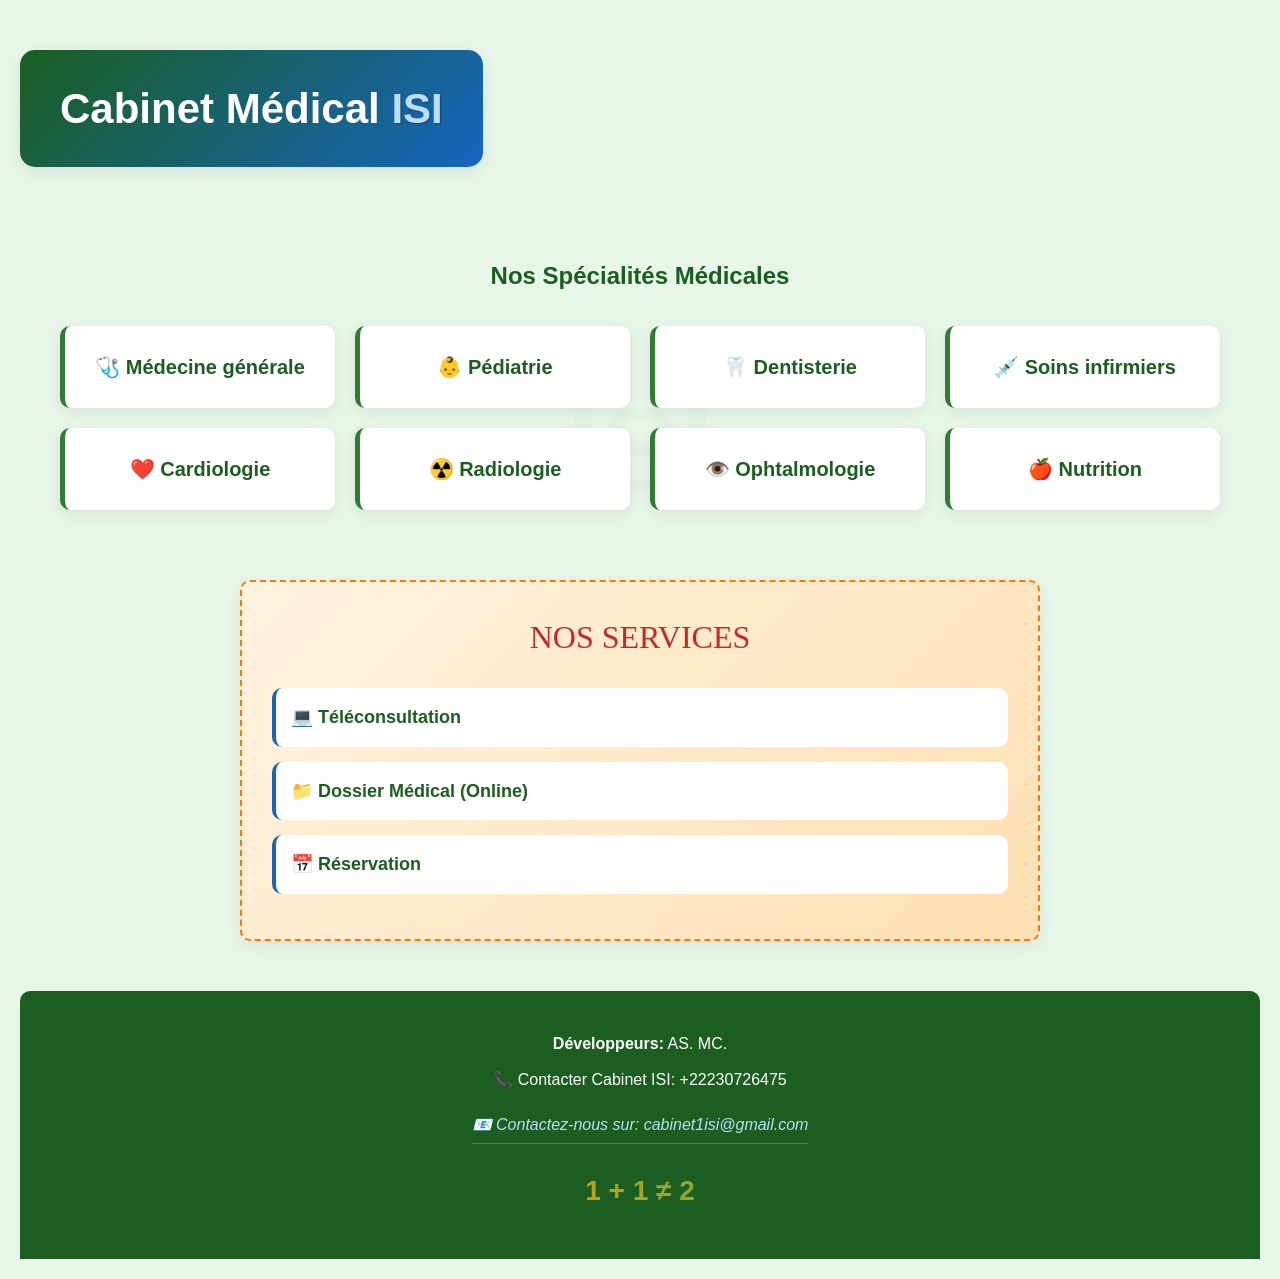
==== index.html @ 9ab7e004 "Add files via upload" ====
<!DOCTYPE html>
<html lang="fr">
<head>
    <meta charset="UTF-8">
    <meta name="viewport" content="width=device-width, initial-scale=1.0">
    <link rel="stylesheet" href="style.css">
    <title>Cabinet Médical ISI</title>
</head>
<body>
    <!-- العنوان الرئيسي -->
    <h1 class="main-title">Cabinet Médical <span class="isi-blue">ISI</span></h1>
    
    <!-- شبكة التخصصات الطبية -->
    <div class="specialities-container">
        <h2 style="text-align: center; color: var(--primary-green);">Nos Spécialités Médicales</h2>
        
        <div class="specialities-grid">
            <div class="speciality-item fade-in">
                <a href="booking.html">🩺 Médecine générale</a>
            </div>
            <div class="speciality-item fade-in">
                <a href="booking.html">👶 Pédiatrie</a>
            </div>
            <div class="speciality-item fade-in">
                <a href="booking.html">🦷 Dentisterie</a>
            </div>
            <div class="speciality-item fade-in">
                <a href="booking.html">💉 Soins infirmiers</a>
            </div>
            <div class="speciality-item fade-in">
                <a href="booking.html">❤️ Cardiologie</a>
            </div>
            <div class="speciality-item fade-in">
                <a href="booking.html">☢️ Radiologie</a>
            </div>
            <div class="speciality-item fade-in">
                <a href="booking.html">👁️ Ophtalmologie</a>
            </div>
            <div class="speciality-item fade-in">
                <a href="booking.html">🍎 Nutrition</a>
            </div>
        </div>
    </div>
    
    <!-- قسم الخدمات -->
    <div class="services-container fade-in">
        <div class="services-title">NOS SERVICES</div>
        
        <div class="service-sub">
            <a href="booking.html">💻 Téléconsultation</a>
        </div>
        <div class="service-sub">
            <a href="booking.html">📁 Dossier Médical (Online)</a>
        </div>
        <div class="service-sub">
            <a href="booking.html">📅 Réservation</a>
        </div>
    </div>
    
    <!-- التذييل -->
    <footer>
        <p><strong>Développeurs:</strong> AS. MC.</p>
        <p>📞 Contacter Cabinet ISI: +22230726475</p> <!-- تم التحديث -->
        <p class="contact-line">📧 Contactez-nous sur: cabinet1isi@gmail.com</p>
        <div class="multi-color">1 + 1 ≠ 2</div>
    </footer>
</body>
</html>
---- style.css ----
/* ============================================
   ملف الأنماط الموحد - Cabinet Médical ISI
   ألوان متناسقة وتحسينات بصرية
=============================================== */

/* ----- 1. المتغيرات والتهيئة الأساسية ----- */
:root {
    /* لوحة ألوان طبية متناسقة */
    --primary-green: #1b5e20; /* أخضر رئيسي غامق */
    --secondary-green: #2e7d32; /* أخضر ثانوي */
    --light-green: #e8f5e9; /* أخضر فاتح للخلفية */
    --accent-orange: #f57c00; /* برتقالي دافئ */
    --accent-red: #c62828; /* أحمر ناعم */
    --accent-blue: #1565c0; /* أزرق ثقة */
    --white: #ffffff;
    --gray-light: #f5f5f5;
    --gray-medium: #757575;
    --shadow: 0 4px 15px rgba(0, 0, 0, 0.08);
    --radius: 10px;
}

* {
    margin: 0;
    padding: 0;
    box-sizing: border-box;
}

body {
    font-family: 'Segoe UI', 'Arial', sans-serif;
    background-color: var(--light-green);
    color: #333;
    line-height: 1.6;
    padding: 20px;
    min-height: 100vh;
}

/* ----- 2. العلامة المائية الخلفية ----- */
body::before {
    content: "ISI";
    position: fixed;
    top: 0;
    left: 0;
    width: 100%;
    height: 100%;
    font-size: 120px;
    font-weight: bold;
    color: rgba(27, 94, 32, 0.03);
    display: flex;
    flex-wrap: wrap;
    justify-content: space-around;
    align-content: space-around;
    z-index: -1;
    pointer-events: none;
    opacity: 0.5;
}

/* ----- 3. التصميم العام المشترك ----- */
h1, h2, h3 {
    color: var(--primary-green);
    margin-bottom: 20px;
}

.main-title {
    background: linear-gradient(135deg, var(--primary-green), var(--accent-blue));
    color: white;
    font-size: 42px;
    padding: 25px 40px;
    border-radius: 15px;
    display: inline-block;
    margin: 30px auto;
    box-shadow: var(--shadow);
    text-align: center;
}

.isi-blue {
    color: #bbdefb;
    text-shadow: 1px 1px 2px rgba(0,0,0,0.3);
}

/* ----- 4. التصميم لـ index.html ----- */

/* شبكة التخصصات الطبية */
.specialities-container {
    max-width: 1200px;
    margin: 40px auto;
    padding: 20px;
}

.specialities-grid {
    display: grid;
    grid-template-columns: repeat(auto-fit, minmax(250px, 1fr));
    gap: 20px;
    margin-top: 30px;
}

.speciality-item {
    background: white;
    padding: 25px 20px;
    border-radius: var(--radius);
    text-align: center;
    box-shadow: var(--shadow);
    transition: all 0.3s ease;
    border-left: 5px solid var(--secondary-green);
    cursor: pointer;
}

.speciality-item:hover {
    transform: translateY(-5px);
    box-shadow: 0 8px 20px rgba(0,0,0,0.15);
    border-left-color: var(--accent-orange);
}

.speciality-item a {
    color: var(--primary-green);
    text-decoration: none;
    font-size: 20px;
    font-weight: 600;
    display: block;
}

.speciality-item a:hover {
    color: var(--accent-orange);
}

/* قسم الخدمات */
.services-container {
    background: linear-gradient(135deg, #fff3e0, #ffe0b2);
    border: 2px dashed var(--accent-orange);
    padding: 30px;
    border-radius: var(--radius);
    margin: 50px auto;
    max-width: 800px;
    box-shadow: var(--shadow);
}

.services-title {
    font-family: 'Georgia', serif;
    font-size: 32px;
    color: var(--accent-red);
    text-align: center;
    margin-bottom: 25px;
}

.service-sub {
    background: white;
    margin: 15px 0;
    padding: 15px;
    border-radius: var(--radius);
    border-left: 4px solid var(--accent-blue);
}

.service-sub a {
    color: var(--primary-green);
    text-decoration: none;
    font-size: 18px;
    font-weight: 600;
}

.service-sub:hover {
    background-color: var(--light-green);
}

/* ----- 5. التصميم لـ booking.html ----- */

/* معلومات الدفع */
.payment-info-box {
    background: linear-gradient(135deg, #fff8e1, #ffecb3);
    padding: 25px;
    border-radius: var(--radius);
    border: 2px solid var(--accent-orange);
    max-width: 500px;
    margin: 30px auto;
    box-shadow: var(--shadow);
}

.payment-info-box strong {
    color: var(--accent-orange);
    font-size: 18px;
}

.payment-method {
    margin: 15px 0;
    padding: 12px;
    background: rgba(255,255,255,0.7);
    border-radius: 8px;
}

/* نموذج الحجز */
.booking-form {
    background: white;
    padding: 30px;
    border-radius: var(--radius);
    box-shadow: var(--shadow);
    max-width: 500px;
    margin: 40px auto;
}

.form-group {
    margin-bottom: 20px;
}

.form-group label {
    display: block;
    color: var(--primary-green);
    margin-bottom: 8px;
    font-weight: 600;
}

.form-group input,
.form-group select {
    width: 100%;
    padding: 12px 15px;
    border: 2px solid #ddd;
    border-radius: 8px;
    font-size: 16px;
    transition: border-color 0.3s;
}

.form-group input:focus,
.form-group select:focus {
    border-color: var(--secondary-green);
    outline: none;
}

.submit-btn {
    background: linear-gradient(to right, var(--accent-red), var(--accent-orange));
    color: white;
    border: none;
    padding: 16px;
    width: 100%;
    border-radius: 8px;
    font-size: 18px;
    font-weight: bold;
    cursor: pointer;
    transition: all 0.3s;
    margin-top: 20px;
}

.submit-btn:hover {
    transform: translateY(-2px);
    box-shadow: 0 6px 12px rgba(245, 124, 0, 0.3);
}

/* رسالة الواتساب */
.whatsapp-message {
    background: linear-gradient(135deg, #e3f2fd, #bbdefb);
    padding: 25px;
    border-radius: var(--radius);
    border-left: 5px solid var(--accent-blue);
    max-width: 600px;
    margin: 30px auto;
    display: none;
}

.whatsapp-message.show {
    display: block;
    animation: fadeIn 0.5s ease;
}

.whatsapp-link {
    display: inline-block;
    background: #25D366;
    color: white;
    padding: 12px 25px;
    border-radius: 30px;
    text-decoration: none;
    font-weight: bold;
    margin-top: 15px;
    transition: all 0.3s;
}

.whatsapp-link:hover {
    background: #1da851;
    transform: scale(1.05);
}

/* ----- 6. التذييل المشترك ----- */
footer {
    background: var(--primary-green);
    color: white;
    padding: 30px 20px;
    margin-top: 50px;
    border-radius: var(--radius) var(--radius) 0 0;
    text-align: center;
}

footer p {
    margin: 10px 0;
}

.contact-line {
    color: #bbdefb;
    font-style: italic;
    border-bottom: 1px solid rgba(187, 222, 251, 0.3);
    display: inline-block;
    padding-bottom: 5px;
}

.multi-color {
    font-size: 28px;
    font-weight: bold;
    background: linear-gradient(45deg, #f44336, #ff9800, #4caf50, #2196f3);
    -webkit-background-clip: text;
    -webkit-text-fill-color: transparent;
    margin: 15px 0;
}

.back-link {
    display: inline-block;
    background: var(--accent-orange);
    color: white;
    padding: 10px 20px;
    border-radius: 30px;
    text-decoration: none;
    font-weight: bold;
    margin-top: 20px;
    transition: all 0.3s;
}

.back-link:hover {
    background: var(--accent-red);
    transform: translateY(-2px);
}

/* ----- 7. التأثيرات والرسوم المتحركة ----- */
@keyframes fadeIn {
    from { opacity: 0; transform: translateY(20px); }
    to { opacity: 1; transform: translateY(0); }
}

.fade-in {
    animation: fadeIn 0.6s ease;
}

/* ----- 8. التصميم المتجاوب ----- */
@media (max-width: 768px) {
    .main-title {
        font-size: 32px;
        padding: 20px;
    }
    
    .specialities-grid {
        grid-template-columns: 1fr;
    }
    
    .booking-form,
    .payment-info-box {
        margin: 20px;
    }
    
    body::before {
        font-size: 80px;
    }
}

@media (max-width: 480px) {
    body {
        padding: 10px;
    }
    
    .main-title {
        font-size: 28px;
    }
    
    .services-title {
        font-size: 26px;
    }
}
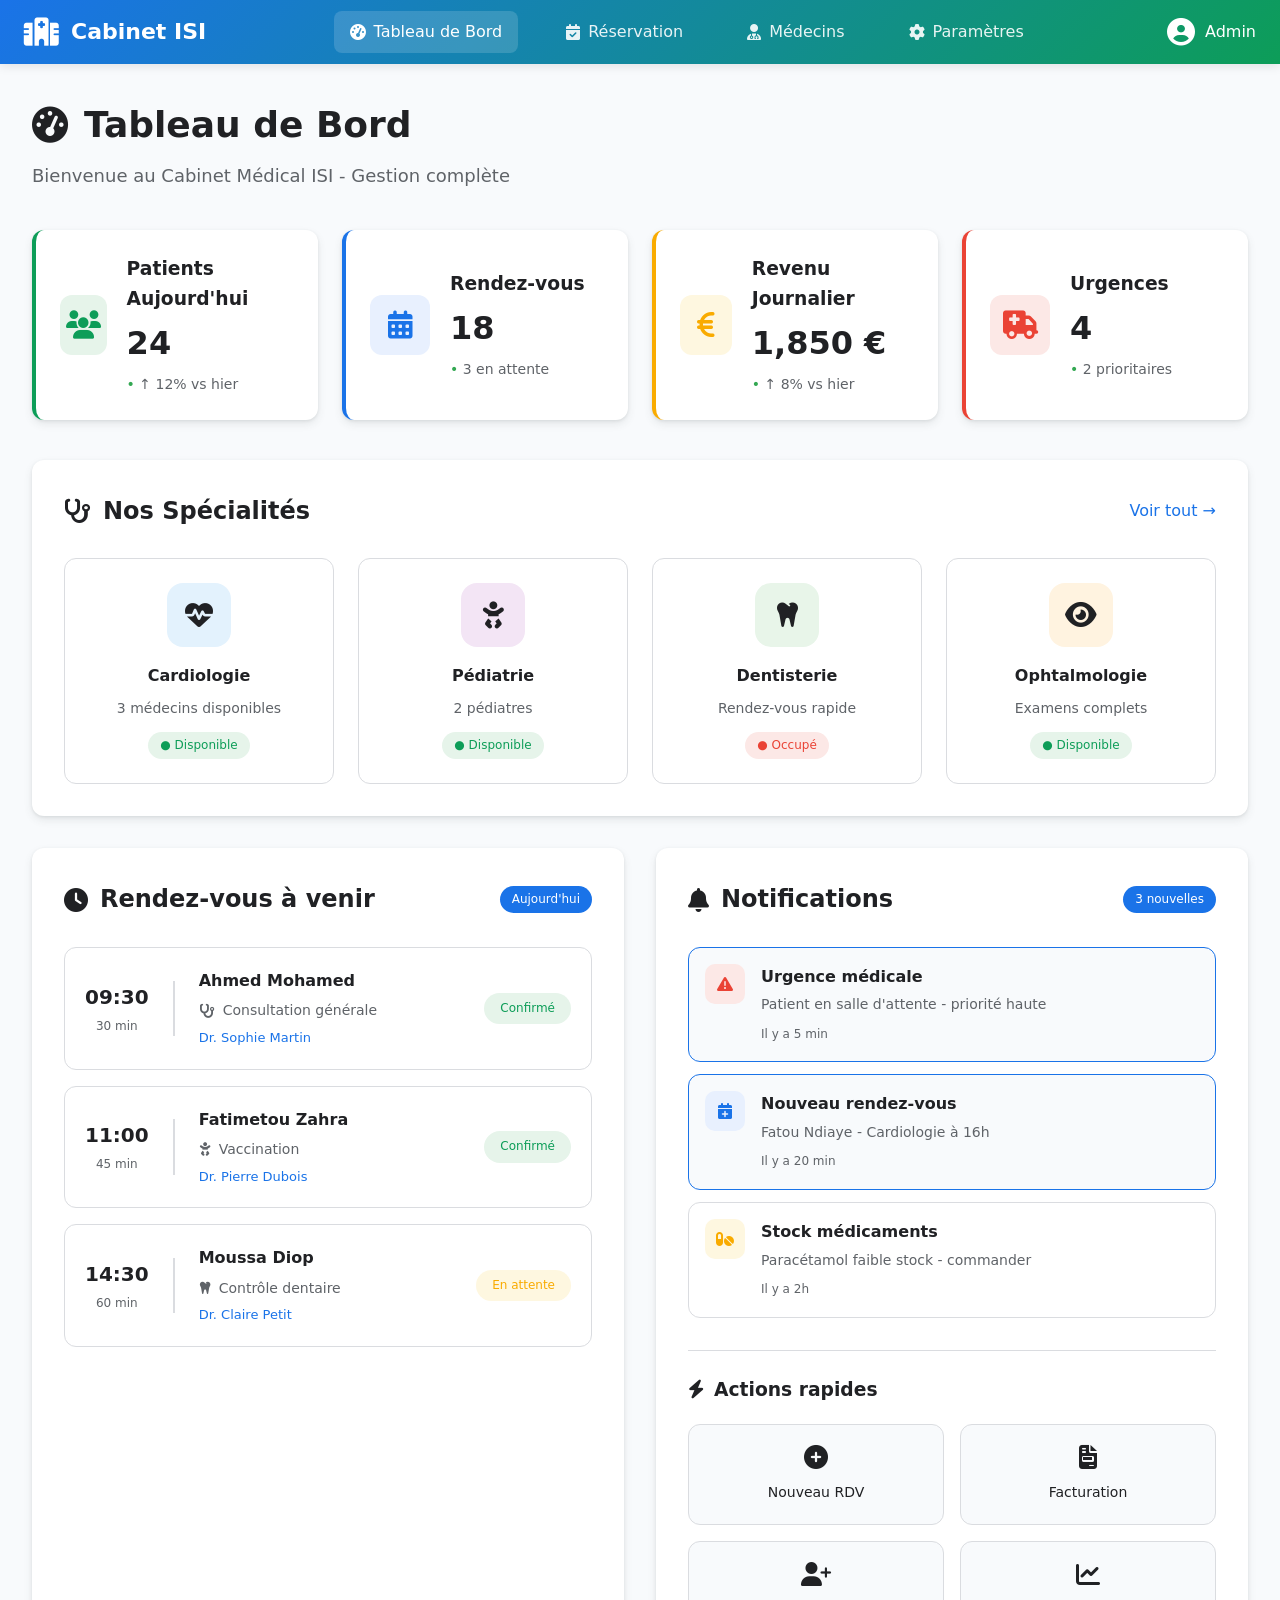
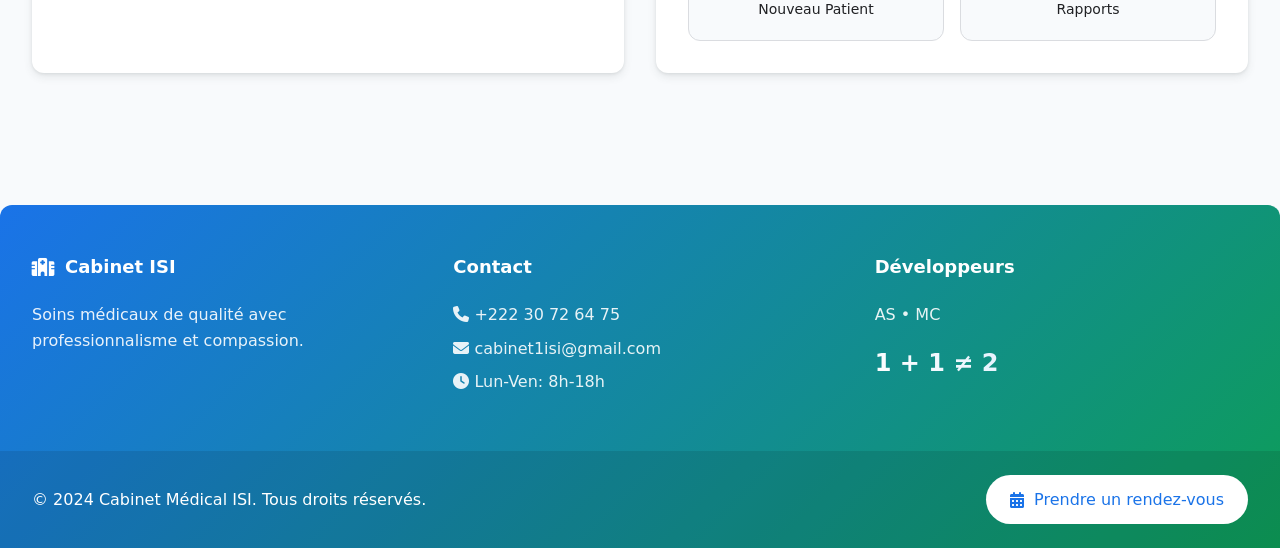
==== commit 52f047dd: "Add files via upload" ====
--- a/index.html
+++ b/index.html
@@ -4,65 +4,277 @@
     <meta charset="UTF-8">
     <meta name="viewport" content="width=device-width, initial-scale=1.0">
     <link rel="stylesheet" href="style.css">
-    <title>Cabinet Médical ISI</title>
+    <link rel="stylesheet" href="https://cdnjs.cloudflare.com/ajax/libs/font-awesome/6.4.0/css/all.min.css">
+    <title>Tableau de Bord - Cabinet ISI</title>
 </head>
 <body>
-    <!-- العنوان الرئيسي -->
-    <h1 class="main-title">Cabinet Médical <span class="isi-blue">ISI</span></h1>
-    
-    <!-- شبكة التخصصات الطبية -->
-    <div class="specialities-container">
-        <h2 style="text-align: center; color: var(--primary-green);">Nos Spécialités Médicales</h2>
+    <!-- شريط التنقل العلوي -->
+    <nav class="navbar">
+        <div class="nav-container">
+            <div class="logo">
+                <i class="fas fa-hospital-alt"></i>
+                <span>Cabinet <strong>ISI</strong></span>
+            </div>
+            <div class="nav-links">
+                <a href="index.html" class="active"><i class="fas fa-tachometer-alt"></i> Tableau de Bord</a>
+                <a href="booking.html"><i class="fas fa-calendar-check"></i> Réservation</a>
+                <a href="#"><i class="fas fa-user-md"></i> Médecins</a>
+                <a href="#"><i class="fas fa-cog"></i> Paramètres</a>
+            </div>
+            <div class="user-info">
+                <i class="fas fa-user-circle"></i>
+                <span>Admin</span>
+            </div>
+        </div>
+    </nav>
+
+    <!-- Dashboard الرئيسي -->
+    <div class="dashboard-container">
+        <!-- عنوان Dashboard -->
+        <header class="dashboard-header">
+            <h1><i class="fas fa-tachometer-alt"></i> Tableau de Bord</h1>
+            <p class="subtitle">Bienvenue au Cabinet Médical ISI - Gestion complète</p>
+        </header>
+
+        <!-- بطاقات الإحصائيات -->
+        <div class="stats-grid">
+            <div class="stat-card patients">
+                <div class="stat-icon">
+                    <i class="fas fa-users"></i>
+                </div>
+                <div class="stat-content">
+                    <h3>Patients Aujourd'hui</h3>
+                    <div class="stat-number">24</div>
+                    <div class="stat-change">↑ 12% vs hier</div>
+                </div>
+            </div>
+
+            <div class="stat-card appointments">
+                <div class="stat-icon">
+                    <i class="fas fa-calendar-alt"></i>
+                </div>
+                <div class="stat-content">
+                    <h3>Rendez-vous</h3>
+                    <div class="stat-number">18</div>
+                    <div class="stat-change">3 en attente</div>
+                </div>
+            </div>
+
+            <div class="stat-card revenue">
+                <div class="stat-icon">
+                    <i class="fas fa-euro-sign"></i>
+                </div>
+                <div class="stat-content">
+                    <h3>Revenu Journalier</h3>
+                    <div class="stat-number">1,850 €</div>
+                    <div class="stat-change">↑ 8% vs hier</div>
+                </div>
+            </div>
+
+            <div class="stat-card emergencies">
+                <div class="stat-icon">
+                    <i class="fas fa-ambulance"></i>
+                </div>
+                <div class="stat-content">
+                    <h3>Urgences</h3>
+                    <div class="stat-number">4</div>
+                    <div class="stat-change">2 prioritaires</div>
+                </div>
+            </div>
+        </div>
+
+        <!-- قسم التخصصات الطبية -->
+        <section class="specialties-section">
+            <div class="section-header">
+                <h2><i class="fas fa-stethoscope"></i> Nos Spécialités</h2>
+                <a href="booking.html" class="view-all">Voir tout →</a>
+            </div>
+            
+            <div class="specialties-grid">
+                <div class="specialty-card">
+                    <div class="specialty-icon" style="background-color: #e3f2fd;">
+                        <i class="fas fa-heartbeat"></i>
+                    </div>
+                    <h4>Cardiologie</h4>
+                    <p>3 médecins disponibles</p>
+                    <div class="specialty-status available">● Disponible</div>
+                </div>
+
+                <div class="specialty-card">
+                    <div class="specialty-icon" style="background-color: #f3e5f5;">
+                        <i class="fas fa-baby"></i>
+                    </div>
+                    <h4>Pédiatrie</h4>
+                    <p>2 pédiatres</p>
+                    <div class="specialty-status available">● Disponible</div>
+                </div>
+
+                <div class="specialty-card">
+                    <div class="specialty-icon" style="background-color: #e8f5e9;">
+                        <i class="fas fa-tooth"></i>
+                    </div>
+                    <h4>Dentisterie</h4>
+                    <p>Rendez-vous rapide</p>
+                    <div class="specialty-status busy">● Occupé</div>
+                </div>
+
+                <div class="specialty-card">
+                    <div class="specialty-icon" style="background-color: #fff3e0;">
+                        <i class="fas fa-eye"></i>
+                    </div>
+                    <h4>Ophtalmologie</h4>
+                    <p>Examens complets</p>
+                    <div class="specialty-status available">● Disponible</div>
+                </div>
+            </div>
+        </section>
+
+        <!-- قسم Rendez-vous القادمة -->
+        <div class="two-column-layout">
+            <section class="appointments-section">
+                <div class="section-header">
+                    <h2><i class="fas fa-clock"></i> Rendez-vous à venir</h2>
+                    <span class="badge">Aujourd'hui</span>
+                </div>
+                
+                <div class="appointments-list">
+                    <div class="appointment-item">
+                        <div class="appointment-time">
+                            <div class="time">09:30</div>
+                            <div class="duration">30 min</div>
+                        </div>
+                        <div class="appointment-details">
+                            <h4>Ahmed Mohamed</h4>
+                            <p><i class="fas fa-stethoscope"></i> Consultation générale</p>
+                            <div class="doctor">Dr. Sophie Martin</div>
+                        </div>
+                        <div class="appointment-status confirmed">Confirmé</div>
+                    </div>
+
+                    <div class="appointment-item">
+                        <div class="appointment-time">
+                            <div class="time">11:00</div>
+                            <div class="duration">45 min</div>
+                        </div>
+                        <div class="appointment-details">
+                            <h4>Fatimetou Zahra</h4>
+                            <p><i class="fas fa-baby"></i> Vaccination</p>
+                            <div class="doctor">Dr. Pierre Dubois</div>
+                        </div>
+                        <div class="appointment-status confirmed">Confirmé</div>
+                    </div>
+
+                    <div class="appointment-item">
+                        <div class="appointment-time">
+                            <div class="time">14:30</div>
+                            <div class="duration">60 min</div>
+                        </div>
+                        <div class="appointment-details">
+                            <h4>Moussa Diop</h4>
+                            <p><i class="fas fa-tooth"></i> Contrôle dentaire</p>
+                            <div class="doctor">Dr. Claire Petit</div>
+                        </div>
+                        <div class="appointment-status pending">En attente</div>
+                    </div>
+                </div>
+            </section>
+
+            <!-- قسم الإشعارات السريعة -->
+            <section class="notifications-section">
+                <div class="section-header">
+                    <h2><i class="fas fa-bell"></i> Notifications</h2>
+                    <span class="badge">3 nouvelles</span>
+                </div>
+                
+                <div class="notifications-list">
+                    <div class="notification-item new">
+                        <div class="notification-icon urgent">
+                            <i class="fas fa-exclamation-triangle"></i>
+                        </div>
+                        <div class="notification-content">
+                            <h4>Urgence médicale</h4>
+                            <p>Patient en salle d'attente - priorité haute</p>
+                            <span class="notification-time">Il y a 5 min</span>
+                        </div>
+                    </div>
+
+                    <div class="notification-item new">
+                        <div class="notification-icon info">
+                            <i class="fas fa-calendar-plus"></i>
+                        </div>
+                        <div class="notification-content">
+                            <h4>Nouveau rendez-vous</h4>
+                            <p>Fatou Ndiaye - Cardiologie à 16h</p>
+                            <span class="notification-time">Il y a 20 min</span>
+                        </div>
+                    </div>
+
+                    <div class="notification-item">
+                        <div class="notification-icon warning">
+                            <i class="fas fa-pills"></i>
+                        </div>
+                        <div class="notification-content">
+                            <h4>Stock médicaments</h4>
+                            <p>Paracétamol faible stock - commander</p>
+                            <span class="notification-time">Il y a 2h</span>
+                        </div>
+                    </div>
+                </div>
+                
+                <!-- Quick Actions -->
+                <div class="quick-actions">
+                    <h3><i class="fas fa-bolt"></i> Actions rapides</h3>
+                    <div class="actions-grid">
+                        <a href="booking.html" class="action-btn">
+                            <i class="fas fa-plus-circle"></i>
+                            <span>Nouveau RDV</span>
+                        </a>
+                        <a href="#" class="action-btn">
+                            <i class="fas fa-file-invoice"></i>
+                            <span>Facturation</span>
+                        </a>
+                        <a href="#" class="action-btn">
+                            <i class="fas fa-user-plus"></i>
+                            <span>Nouveau Patient</span>
+                        </a>
+                        <a href="#" class="action-btn">
+                            <i class="fas fa-chart-line"></i>
+                            <span>Rapports</span>
+                        </a>
+                    </div>
+                </div>
+            </section>
+        </div>
+    </div>
+
+    <!-- Footer -->
+    <footer class="dashboard-footer">
+        <div class="footer-content">
+            <div class="footer-section">
+                <h4><i class="fas fa-hospital"></i> Cabinet ISI</h4>
+                <p>Soins médicaux de qualité avec professionnalisme et compassion.</p>
+            </div>
+            
+            <div class="footer-section">
+                <h4>Contact</h4>
+                <p><i class="fas fa-phone"></i> +222 30 72 64 75</p>
+                <p><i class="fas fa-envelope"></i> cabinet1isi@gmail.com</p>
+                <p><i class="fas fa-clock"></i> Lun-Ven: 8h-18h</p>
+            </div>
+            
+            <div class="footer-section">
+                <h4>Développeurs</h4>
+                <p>AS • MC</p>
+                <div class="signature">1 + 1 ≠ 2</div>
+            </div>
+        </div>
         
-        <div class="specialities-grid">
-            <div class="speciality-item fade-in">
-                <a href="booking.html">🩺 Médecine générale</a>
-            </div>
-            <div class="speciality-item fade-in">
-                <a href="booking.html">👶 Pédiatrie</a>
-            </div>
-            <div class="speciality-item fade-in">
-                <a href="booking.html">🦷 Dentisterie</a>
-            </div>
-            <div class="speciality-item fade-in">
-                <a href="booking.html">💉 Soins infirmiers</a>
-            </div>
-            <div class="speciality-item fade-in">
-                <a href="booking.html">❤️ Cardiologie</a>
-            </div>
-            <div class="speciality-item fade-in">
-                <a href="booking.html">☢️ Radiologie</a>
-            </div>
-            <div class="speciality-item fade-in">
-                <a href="booking.html">👁️ Ophtalmologie</a>
-            </div>
-            <div class="speciality-item fade-in">
-                <a href="booking.html">🍎 Nutrition</a>
-            </div>
-        </div>
-    </div>
-    
-    <!-- قسم الخدمات -->
-    <div class="services-container fade-in">
-        <div class="services-title">NOS SERVICES</div>
-        
-        <div class="service-sub">
-            <a href="booking.html">💻 Téléconsultation</a>
-        </div>
-        <div class="service-sub">
-            <a href="booking.html">📁 Dossier Médical (Online)</a>
-        </div>
-        <div class="service-sub">
-            <a href="booking.html">📅 Réservation</a>
-        </div>
-    </div>
-    
-    <!-- التذييل -->
-    <footer>
-        <p><strong>Développeurs:</strong> AS. MC.</p>
-        <p>📞 Contacter Cabinet ISI: +22230726475</p> <!-- تم التحديث -->
-        <p class="contact-line">📧 Contactez-nous sur: cabinet1isi@gmail.com</p>
-        <div class="multi-color">1 + 1 ≠ 2</div>
+        <div class="footer-bottom">
+            <p>© 2024 Cabinet Médical ISI. Tous droits réservés.</p>
+            <a href="booking.html" class="booking-link">
+                <i class="fas fa-calendar-alt"></i> Prendre un rendez-vous
+            </a>
+        </div>
     </footer>
 </body>
 </html>
--- a/style.css
+++ b/style.css
@@ -1,24 +1,35 @@
 /* ============================================
-   ملف الأنماط الموحد - Cabinet Médical ISI
-   ألوان متناسقة وتحسينات بصرية
+   DASHBOARD MEDICAL - Cabinet ISI
+   ألوان طبية متناسقة بدون صور حية
 =============================================== */
 
-/* ----- 1. المتغيرات والتهيئة الأساسية ----- */
+/* ----- 1. متغيرات الألوان الطبية ----- */
 :root {
-    /* لوحة ألوان طبية متناسقة */
-    --primary-green: #1b5e20; /* أخضر رئيسي غامق */
-    --secondary-green: #2e7d32; /* أخضر ثانوي */
-    --light-green: #e8f5e9; /* أخضر فاتح للخلفية */
-    --accent-orange: #f57c00; /* برتقالي دافئ */
-    --accent-red: #c62828; /* أحمر ناعم */
-    --accent-blue: #1565c0; /* أزرق ثقة */
-    --white: #ffffff;
-    --gray-light: #f5f5f5;
-    --gray-medium: #757575;
-    --shadow: 0 4px 15px rgba(0, 0, 0, 0.08);
-    --radius: 10px;
-}
-
+    /* ألوان رئيسية طبية */
+    --primary-blue: #1a73e8; /* أزرق ثقة واحترافية */
+    --secondary-blue: #4285f4; /* أزرق ثانوي */
+    --medical-green: #0d9d58; /* أخضر طبي */
+    --light-bg: #f8fafc; /* خلفية فاتحة */
+    --card-bg: #ffffff; /* خلفية البطاقات */
+    
+    /* ألوان الحالة */
+    --success: #34a853; /* نجاح/متاح */
+    --warning: #f9ab00; /* تحذير */
+    --danger: #ea4335; /* خطر/مشغول */
+    --info: #4285f4; /* معلومات */
+    
+    /* ألوان محايدة */
+    --text-primary: #202124; /* نص رئيسي */
+    --text-secondary: #5f6368; /* نص ثانوي */
+    --border-color: #dadce0; /* لون الحدود */
+    
+    /* تأثيرات */
+    --shadow: 0 1px 3px rgba(60,64,67,0.1), 0 4px 8px rgba(60,64,67,0.1);
+    --shadow-hover: 0 4px 12px rgba(60,64,67,0.15);
+    --radius: 12px;
+}
+
+/* ----- 2. إعادة ضبط عامة ----- */
 * {
     margin: 0;
     padding: 0;
@@ -26,343 +37,621 @@
 }
 
 body {
-    font-family: 'Segoe UI', 'Arial', sans-serif;
-    background-color: var(--light-green);
-    color: #333;
+    font-family: 'Segoe UI', system-ui, -apple-system, sans-serif;
+    background-color: var(--light-bg);
+    color: var(--text-primary);
     line-height: 1.6;
-    padding: 20px;
     min-height: 100vh;
 }
 
-/* ----- 2. العلامة المائية الخلفية ----- */
+/* إزالة العلامة المائية القديمة */
 body::before {
-    content: "ISI";
-    position: fixed;
+    display: none;
+}
+
+/* ----- 3. شريط التنقل العلوي ----- */
+.navbar {
+    background: linear-gradient(135deg, var(--primary-blue), var(--medical-green));
+    color: white;
+    padding: 0 24px;
+    height: 64px;
+    box-shadow: 0 2px 10px rgba(0,0,0,0.1);
+    position: sticky;
     top: 0;
-    left: 0;
-    width: 100%;
+    z-index: 1000;
+}
+
+.nav-container {
+    max-width: 1400px;
+    margin: 0 auto;
+    display: flex;
+    align-items: center;
+    justify-content: space-between;
     height: 100%;
-    font-size: 120px;
-    font-weight: bold;
-    color: rgba(27, 94, 32, 0.03);
-    display: flex;
-    flex-wrap: wrap;
-    justify-content: space-around;
-    align-content: space-around;
-    z-index: -1;
-    pointer-events: none;
-    opacity: 0.5;
-}
-
-/* ----- 3. التصميم العام المشترك ----- */
-h1, h2, h3 {
-    color: var(--primary-green);
-    margin-bottom: 20px;
-}
-
-.main-title {
-    background: linear-gradient(135deg, var(--primary-green), var(--accent-blue));
+}
+
+.logo {
+    display: flex;
+    align-items: center;
+    gap: 12px;
+    font-size: 22px;
+    font-weight: 600;
+}
+
+.logo i {
+    font-size: 28px;
+}
+
+.nav-links {
+    display: flex;
+    gap: 32px;
+}
+
+.nav-links a {
+    color: rgba(255,255,255,0.9);
+    text-decoration: none;
+    display: flex;
+    align-items: center;
+    gap: 8px;
+    padding: 8px 16px;
+    border-radius: 8px;
+    transition: all 0.3s;
+}
+
+.nav-links a:hover, .nav-links a.active {
+    background: rgba(255,255,255,0.15);
     color: white;
-    font-size: 42px;
-    padding: 25px 40px;
-    border-radius: 15px;
-    display: inline-block;
-    margin: 30px auto;
-    box-shadow: var(--shadow);
-    text-align: center;
-}
-
-.isi-blue {
-    color: #bbdefb;
-    text-shadow: 1px 1px 2px rgba(0,0,0,0.3);
-}
-
-/* ----- 4. التصميم لـ index.html ----- */
-
-/* شبكة التخصصات الطبية */
-.specialities-container {
-    max-width: 1200px;
-    margin: 40px auto;
-    padding: 20px;
-}
-
-.specialities-grid {
+}
+
+.user-info {
+    display: flex;
+    align-items: center;
+    gap: 10px;
+    font-weight: 500;
+}
+
+.user-info i {
+    font-size: 28px;
+}
+
+/* ----- 4. Dashboard الرئيسي ----- */
+.dashboard-container {
+    max-width: 1400px;
+    margin: 0 auto;
+    padding: 32px;
+}
+
+.dashboard-header {
+    margin-bottom: 40px;
+}
+
+.dashboard-header h1 {
+    font-size: 36px;
+    color: var(--text-primary);
+    display: flex;
+    align-items: center;
+    gap: 16px;
+    margin-bottom: 8px;
+}
+
+.subtitle {
+    color: var(--text-secondary);
+    font-size: 18px;
+}
+
+/* ----- 5. بطاقات الإحصائيات ----- */
+.stats-grid {
     display: grid;
     grid-template-columns: repeat(auto-fit, minmax(250px, 1fr));
+    gap: 24px;
+    margin-bottom: 40px;
+}
+
+.stat-card {
+    background: var(--card-bg);
+    border-radius: var(--radius);
+    padding: 24px;
+    box-shadow: var(--shadow);
+    display: flex;
+    align-items: center;
     gap: 20px;
-    margin-top: 30px;
-}
-
-.speciality-item {
-    background: white;
-    padding: 25px 20px;
+    transition: transform 0.3s, box-shadow 0.3s;
+}
+
+.stat-card:hover {
+    transform: translateY(-4px);
+    box-shadow: var(--shadow-hover);
+}
+
+.stat-card.patients {
+    border-left: 4px solid var(--medical-green);
+}
+
+.stat-card.appointments {
+    border-left: 4px solid var(--primary-blue);
+}
+
+.stat-card.revenue {
+    border-left: 4px solid var(--warning);
+}
+
+.stat-card.emergencies {
+    border-left: 4px solid var(--danger);
+}
+
+.stat-icon {
+    width: 60px;
+    height: 60px;
+    border-radius: 12px;
+    display: flex;
+    align-items: center;
+    justify-content: center;
+    font-size: 28px;
+}
+
+.stat-card.patients .stat-icon {
+    background: #e6f4ea;
+    color: var(--medical-green);
+}
+
+.stat-card.appointments .stat-icon {
+    background: #e8f0fe;
+    color: var(--primary-blue);
+}
+
+.stat-card.revenue .stat-icon {
+    background: #fef7e0;
+    color: var(--warning);
+}
+
+.stat-card.emergencies .stat-icon {
+    background: #fce8e6;
+    color: var(--danger);
+}
+
+.stat-number {
+    font-size: 32px;
+    font-weight: 700;
+    color: var(--text-primary);
+    margin: 4px 0;
+}
+
+.stat-change {
+    font-size: 14px;
+    color: var(--text-secondary);
+}
+
+.stat-change:before {
+    content: "• ";
+    color: var(--success);
+}
+
+/* ----- 6. قسم التخصصات ----- */
+.specialties-section {
+    background: var(--card-bg);
     border-radius: var(--radius);
+    padding: 32px;
+    margin-bottom: 32px;
+    box-shadow: var(--shadow);
+}
+
+.section-header {
+    display: flex;
+    justify-content: space-between;
+    align-items: center;
+    margin-bottom: 28px;
+}
+
+.section-header h2 {
+    font-size: 24px;
+    display: flex;
+    align-items: center;
+    gap: 12px;
+}
+
+.view-all {
+    color: var(--primary-blue);
+    text-decoration: none;
+    font-weight: 500;
+}
+
+.view-all:hover {
+    text-decoration: underline;
+}
+
+.specialties-grid {
+    display: grid;
+    grid-template-columns: repeat(auto-fit, minmax(200px, 1fr));
+    gap: 24px;
+}
+
+.specialty-card {
+    padding: 24px;
+    border-radius: var(--radius);
+    border: 1px solid var(--border-color);
     text-align: center;
+    transition: all 0.3s;
+}
+
+.specialty-card:hover {
+    border-color: var(--primary-blue);
+    transform: translateY(-4px);
+}
+
+.specialty-icon {
+    width: 64px;
+    height: 64px;
+    border-radius: 16px;
+    display: flex;
+    align-items: center;
+    justify-content: center;
+    margin: 0 auto 16px;
+    font-size: 28px;
+}
+
+.specialty-card h4 {
+    margin: 12px 0 8px;
+    color: var(--text-primary);
+}
+
+.specialty-card p {
+    color: var(--text-secondary);
+    font-size: 14px;
+    margin-bottom: 12px;
+}
+
+.specialty-status {
+    font-size: 12px;
+    font-weight: 500;
+    padding: 4px 12px;
+    border-radius: 20px;
+    display: inline-block;
+}
+
+.specialty-status.available {
+    background: #e6f4ea;
+    color: var(--medical-green);
+}
+
+.specialty-status.busy {
+    background: #fce8e6;
+    color: var(--danger);
+}
+
+/* ----- 7. تخطيط العمودين ----- */
+.two-column-layout {
+    display: grid;
+    grid-template-columns: 1fr 1fr;
+    gap: 32px;
+    margin-bottom: 40px;
+}
+
+@media (max-width: 1024px) {
+    .two-column-layout {
+        grid-template-columns: 1fr;
+    }
+}
+
+/* ----- 8. قسم المواعيد ----- */
+.appointments-section, .notifications-section {
+    background: var(--card-bg);
+    border-radius: var(--radius);
+    padding: 32px;
     box-shadow: var(--shadow);
-    transition: all 0.3s ease;
-    border-left: 5px solid var(--secondary-green);
-    cursor: pointer;
-}
-
-.speciality-item:hover {
-    transform: translateY(-5px);
-    box-shadow: 0 8px 20px rgba(0,0,0,0.15);
-    border-left-color: var(--accent-orange);
-}
-
-.speciality-item a {
-    color: var(--primary-green);
-    text-decoration: none;
+}
+
+.badge {
+    background: var(--primary-blue);
+    color: white;
+    padding: 4px 12px;
+    border-radius: 20px;
+    font-size: 12px;
+    font-weight: 500;
+}
+
+.appointments-list {
+    margin-top: 20px;
+}
+
+.appointment-item {
+    display: flex;
+    align-items: center;
+    padding: 20px;
+    border: 1px solid var(--border-color);
+    border-radius: var(--radius);
+    margin-bottom: 16px;
+    transition: all 0.3s;
+}
+
+.appointment-item:hover {
+    border-color: var(--primary-blue);
+    background: #f8fafc;
+}
+
+.appointment-time {
+    text-align: center;
+    padding-right: 24px;
+    border-right: 2px solid var(--border-color);
+    min-width: 80px;
+}
+
+.time {
     font-size: 20px;
     font-weight: 600;
-    display: block;
-}
-
-.speciality-item a:hover {
-    color: var(--accent-orange);
-}
-
-/* قسم الخدمات */
-.services-container {
-    background: linear-gradient(135deg, #fff3e0, #ffe0b2);
-    border: 2px dashed var(--accent-orange);
-    padding: 30px;
+    color: var(--text-primary);
+}
+
+.duration {
+    font-size: 12px;
+    color: var(--text-secondary);
+    margin-top: 4px;
+}
+
+.appointment-details {
+    flex: 1;
+    padding: 0 24px;
+}
+
+.appointment-details h4 {
+    margin-bottom: 6px;
+    color: var(--text-primary);
+}
+
+.appointment-details p {
+    color: var(--text-secondary);
+    font-size: 14px;
+    margin-bottom: 6px;
+    display: flex;
+    align-items: center;
+    gap: 8px;
+}
+
+.doctor {
+    font-size: 13px;
+    color: var(--primary-blue);
+    font-weight: 500;
+}
+
+.appointment-status {
+    padding: 6px 16px;
+    border-radius: 20px;
+    font-size: 12px;
+    font-weight: 500;
+}
+
+.appointment-status.confirmed {
+    background: #e6f4ea;
+    color: var(--medical-green);
+}
+
+.appointment-status.pending {
+    background: #fef7e0;
+    color: var(--warning);
+}
+
+/* ----- 9. قسم الإشعارات ----- */
+.notifications-list {
+    margin: 20px 0 32px;
+}
+
+.notification-item {
+    display: flex;
+    align-items: flex-start;
+    padding: 16px;
     border-radius: var(--radius);
-    margin: 50px auto;
-    max-width: 800px;
-    box-shadow: var(--shadow);
-}
-
-.services-title {
-    font-family: 'Georgia', serif;
-    font-size: 32px;
-    color: var(--accent-red);
-    text-align: center;
-    margin-bottom: 25px;
-}
-
-.service-sub {
+    margin-bottom: 12px;
+    border: 1px solid var(--border-color);
+}
+
+.notification-item.new {
+    background: #f8fafc;
+    border-color: var(--primary-blue);
+}
+
+.notification-icon {
+    width: 40px;
+    height: 40px;
+    border-radius: 10px;
+    display: flex;
+    align-items: center;
+    justify-content: center;
+    margin-right: 16px;
+    flex-shrink: 0;
+}
+
+.notification-icon.urgent {
+    background: #fce8e6;
+    color: var(--danger);
+}
+
+.notification-icon.info {
+    background: #e8f0fe;
+    color: var(--primary-blue);
+}
+
+.notification-icon.warning {
+    background: #fef7e0;
+    color: var(--warning);
+}
+
+.notification-content h4 {
+    margin-bottom: 4px;
+    color: var(--text-primary);
+}
+
+.notification-content p {
+    color: var(--text-secondary);
+    font-size: 14px;
+    margin-bottom: 4px;
+}
+
+.notification-time {
+    font-size: 12px;
+    color: var(--text-secondary);
+}
+
+/* ----- 10. الإجراءات السريعة ----- */
+.quick-actions {
+    margin-top: 32px;
+    padding-top: 24px;
+    border-top: 1px solid var(--border-color);
+}
+
+.quick-actions h3 {
+    margin-bottom: 20px;
+    display: flex;
+    align-items: center;
+    gap: 10px;
+    color: var(--text-primary);
+}
+
+.actions-grid {
+    display: grid;
+    grid-template-columns: repeat(2, 1fr);
+    gap: 16px;
+}
+
+.action-btn {
+    display: flex;
+    flex-direction: column;
+    align-items: center;
+    padding: 20px 16px;
+    background: var(--light-bg);
+    border-radius: var(--radius);
+    text-decoration: none;
+    color: var(--text-primary);
+    transition: all 0.3s;
+    border: 1px solid var(--border-color);
+}
+
+.action-btn:hover {
+    background: var(--primary-blue);
+    color: white;
+    border-color: var(--primary-blue);
+    transform: translateY(-2px);
+}
+
+.action-btn i {
+    font-size: 24px;
+    margin-bottom: 12px;
+}
+
+.action-btn span {
+    font-size: 14px;
+    font-weight: 500;
+}
+
+/* ----- 11. تذييل Dashboard ----- */
+.dashboard-footer {
+    background: linear-gradient(135deg, var(--primary-blue), var(--medical-green));
+    color: white;
+    margin-top: 60px;
+    border-radius: var(--radius) var(--radius) 0 0;
+}
+
+.footer-content {
+    max-width: 1400px;
+    margin: 0 auto;
+    padding: 48px 32px;
+    display: grid;
+    grid-template-columns: repeat(auto-fit, minmax(250px, 1fr));
+    gap: 48px;
+}
+
+.footer-section h4 {
+    font-size: 18px;
+    margin-bottom: 20px;
+    display: flex;
+    align-items: center;
+    gap: 10px;
+}
+
+.footer-section p {
+    margin: 8px 0;
+    opacity: 0.9;
+}
+
+.footer-section .signature {
+    font-size: 24px;
+    font-weight: bold;
+    background: linear-gradient(45deg, #fff, #bbdefb);
+    -webkit-background-clip: text;
+    -webkit-text-fill-color: transparent;
+    margin-top: 16px;
+}
+
+.footer-bottom {
+    background: rgba(0,0,0,0.1);
+    padding: 24px 32px;
+    display: flex;
+    justify-content: space-between;
+    align-items: center;
+}
+
+.booking-link {
     background: white;
-    margin: 15px 0;
-    padding: 15px;
-    border-radius: var(--radius);
-    border-left: 4px solid var(--accent-blue);
-}
-
-.service-sub a {
-    color: var(--primary-green);
-    text-decoration: none;
-    font-size: 18px;
-    font-weight: 600;
-}
-
-.service-sub:hover {
-    background-color: var(--light-green);
-}
-
-/* ----- 5. التصميم لـ booking.html ----- */
-
-/* معلومات الدفع */
-.payment-info-box {
-    background: linear-gradient(135deg, #fff8e1, #ffecb3);
-    padding: 25px;
-    border-radius: var(--radius);
-    border: 2px solid var(--accent-orange);
-    max-width: 500px;
-    margin: 30px auto;
-    box-shadow: var(--shadow);
-}
-
-.payment-info-box strong {
-    color: var(--accent-orange);
-    font-size: 18px;
-}
-
-.payment-method {
-    margin: 15px 0;
-    padding: 12px;
-    background: rgba(255,255,255,0.7);
-    border-radius: 8px;
-}
-
-/* نموذج الحجز */
-.booking-form {
-    background: white;
-    padding: 30px;
-    border-radius: var(--radius);
-    box-shadow: var(--shadow);
-    max-width: 500px;
-    margin: 40px auto;
-}
-
-.form-group {
-    margin-bottom: 20px;
-}
-
-.form-group label {
-    display: block;
-    color: var(--primary-green);
-    margin-bottom: 8px;
-    font-weight: 600;
-}
-
-.form-group input,
-.form-group select {
-    width: 100%;
-    padding: 12px 15px;
-    border: 2px solid #ddd;
-    border-radius: 8px;
-    font-size: 16px;
-    transition: border-color 0.3s;
-}
-
-.form-group input:focus,
-.form-group select:focus {
-    border-color: var(--secondary-green);
-    outline: none;
-}
-
-.submit-btn {
-    background: linear-gradient(to right, var(--accent-red), var(--accent-orange));
-    color: white;
-    border: none;
-    padding: 16px;
-    width: 100%;
-    border-radius: 8px;
-    font-size: 18px;
-    font-weight: bold;
-    cursor: pointer;
-    transition: all 0.3s;
-    margin-top: 20px;
-}
-
-.submit-btn:hover {
-    transform: translateY(-2px);
-    box-shadow: 0 6px 12px rgba(245, 124, 0, 0.3);
-}
-
-/* رسالة الواتساب */
-.whatsapp-message {
-    background: linear-gradient(135deg, #e3f2fd, #bbdefb);
-    padding: 25px;
-    border-radius: var(--radius);
-    border-left: 5px solid var(--accent-blue);
-    max-width: 600px;
-    margin: 30px auto;
-    display: none;
-}
-
-.whatsapp-message.show {
-    display: block;
-    animation: fadeIn 0.5s ease;
-}
-
-.whatsapp-link {
-    display: inline-block;
-    background: #25D366;
-    color: white;
-    padding: 12px 25px;
+    color: var(--primary-blue);
+    padding: 12px 24px;
     border-radius: 30px;
     text-decoration: none;
-    font-weight: bold;
-    margin-top: 15px;
+    font-weight: 500;
+    display: flex;
+    align-items: center;
+    gap: 10px;
     transition: all 0.3s;
 }
 
-.whatsapp-link:hover {
-    background: #1da851;
-    transform: scale(1.05);
-}
-
-/* ----- 6. التذييل المشترك ----- */
-footer {
-    background: var(--primary-green);
+.booking-link:hover {
+    background: var(--medical-green);
     color: white;
-    padding: 30px 20px;
-    margin-top: 50px;
-    border-radius: var(--radius) var(--radius) 0 0;
-    text-align: center;
-}
-
-footer p {
-    margin: 10px 0;
-}
-
-.contact-line {
-    color: #bbdefb;
-    font-style: italic;
-    border-bottom: 1px solid rgba(187, 222, 251, 0.3);
-    display: inline-block;
-    padding-bottom: 5px;
-}
-
-.multi-color {
-    font-size: 28px;
-    font-weight: bold;
-    background: linear-gradient(45deg, #f44336, #ff9800, #4caf50, #2196f3);
-    -webkit-background-clip: text;
-    -webkit-text-fill-color: transparent;
-    margin: 15px 0;
-}
-
-.back-link {
-    display: inline-block;
-    background: var(--accent-orange);
-    color: white;
-    padding: 10px 20px;
-    border-radius: 30px;
-    text-decoration: none;
-    font-weight: bold;
-    margin-top: 20px;
-    transition: all 0.3s;
-}
-
-.back-link:hover {
-    background: var(--accent-red);
     transform: translateY(-2px);
 }
 
-/* ----- 7. التأثيرات والرسوم المتحركة ----- */
-@keyframes fadeIn {
-    from { opacity: 0; transform: translateY(20px); }
-    to { opacity: 1; transform: translateY(0); }
-}
-
-.fade-in {
-    animation: fadeIn 0.6s ease;
-}
-
-/* ----- 8. التصميم المتجاوب ----- */
+/* ----- 12. تنسيق متجاوب ----- */
 @media (max-width: 768px) {
-    .main-title {
-        font-size: 32px;
-        padding: 20px;
-    }
-    
-    .specialities-grid {
+    .dashboard-container {
+        padding: 16px;
+    }
+    
+    .nav-links {
+        display: none;
+    }
+    
+    .stats-grid {
         grid-template-columns: 1fr;
     }
     
-    .booking-form,
-    .payment-info-box {
-        margin: 20px;
-    }
-    
-    body::before {
-        font-size: 80px;
+    .specialties-grid {
+        grid-template-columns: 1fr 1fr;
+    }
+    
+    .actions-grid {
+        grid-template-columns: 1fr;
+    }
+    
+    .footer-bottom {
+        flex-direction: column;
+        gap: 16px;
+        text-align: center;
     }
 }
 
 @media (max-width: 480px) {
-    body {
-        padding: 10px;
-    }
-    
-    .main-title {
-        font-size: 28px;
-    }
-    
-    .services-title {
-        font-size: 26px;
-    }
-}
+    .specialties-grid {
+        grid-template-columns: 1fr;
+    }
+    
+    .appointment-item {
+        flex-direction: column;
+        text-align: center;
+    }
+    
+    .appointment-time {
+        border-right: none;
+        border-bottom: 2px solid var(--border-color);
+        padding-right: 0;
+        padding-bottom: 16px;
+        margin-bottom: 16px;
+        width: 100%;
+    }
+}
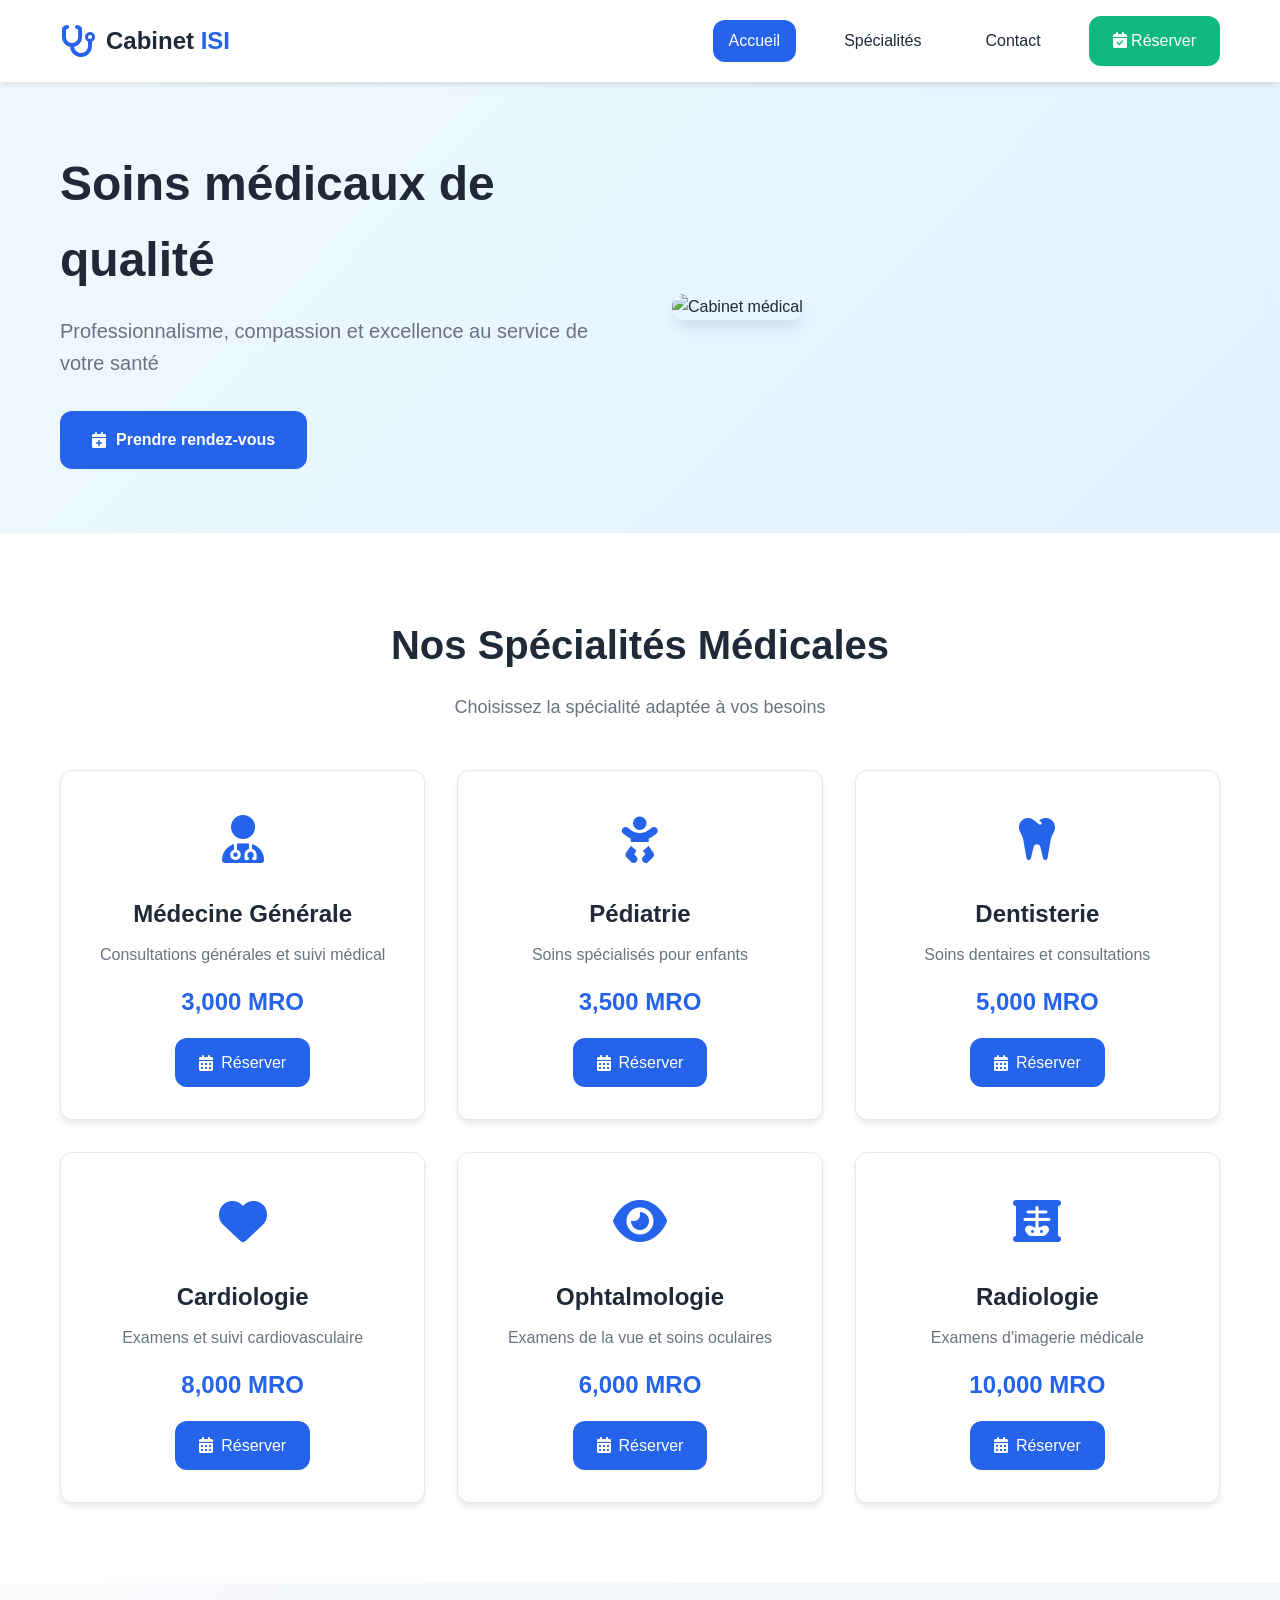
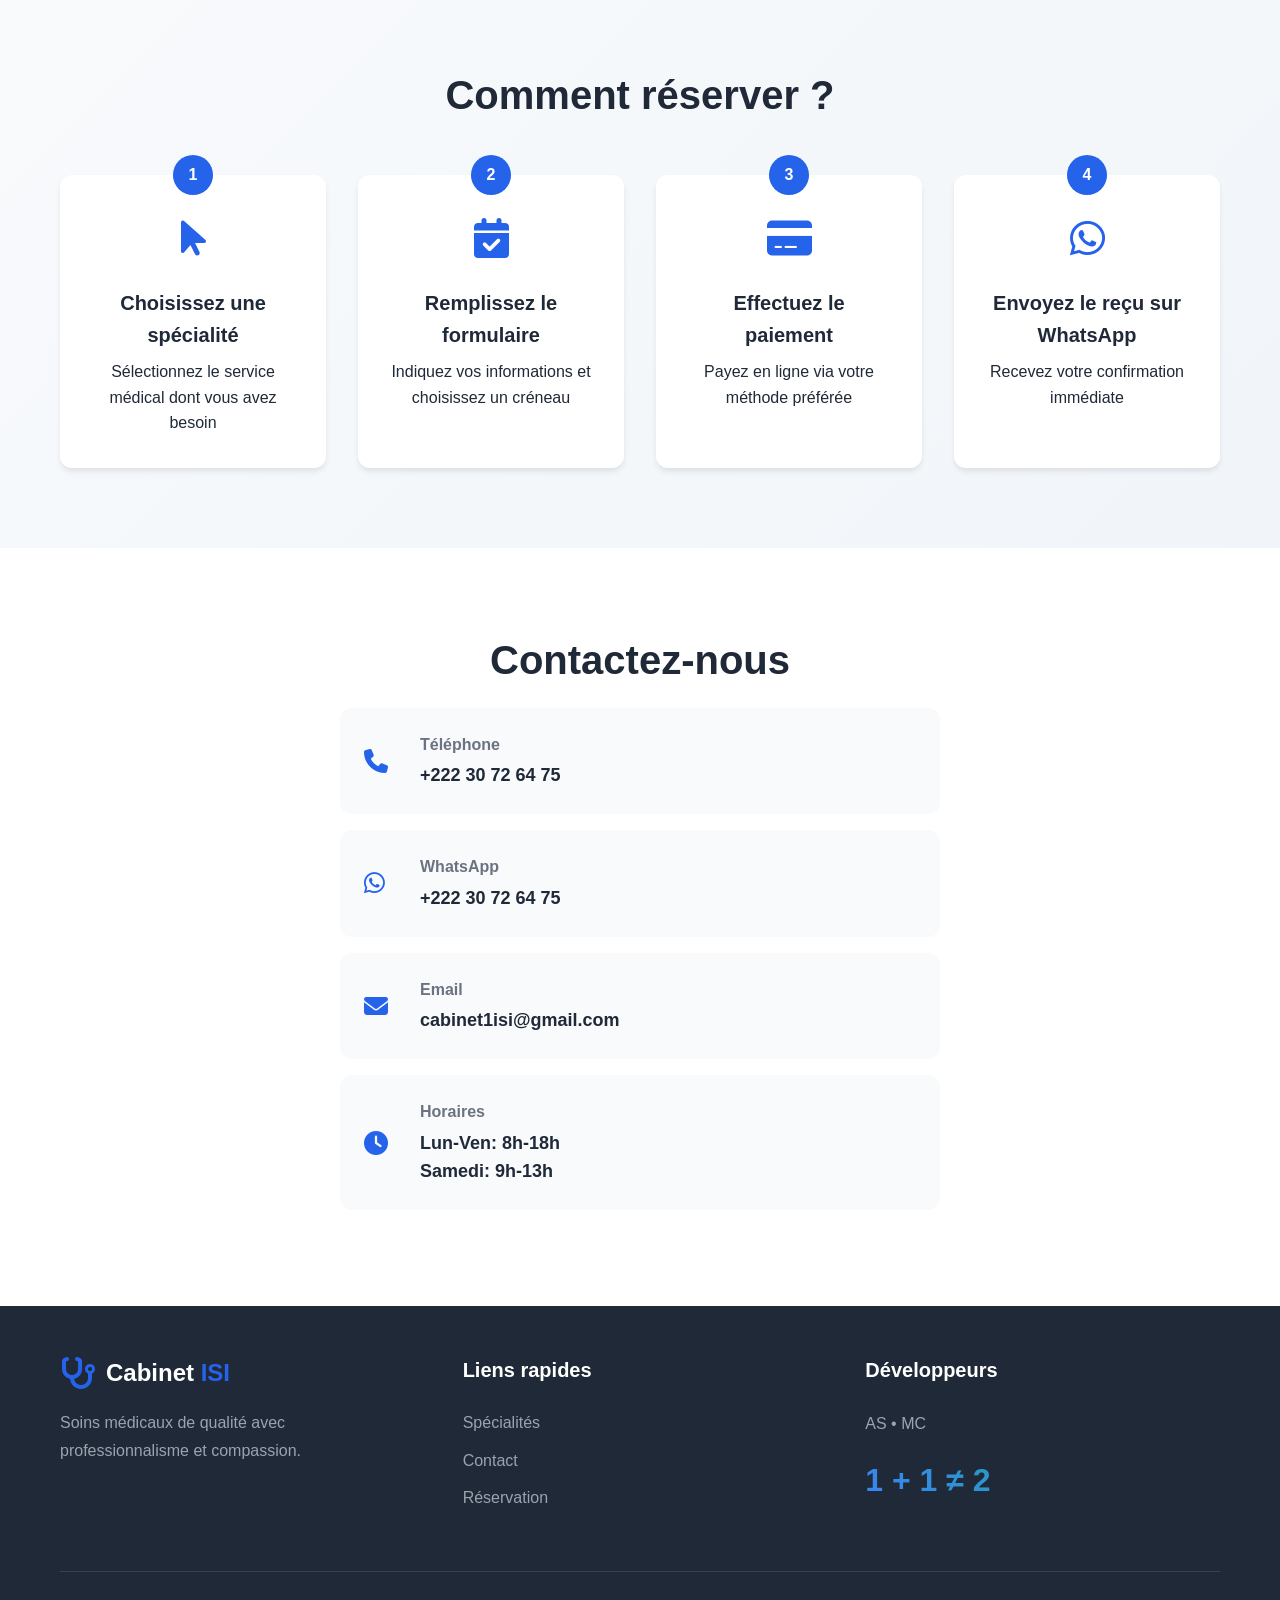
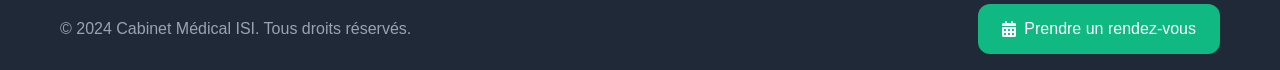
==== commit d900c98c: "Add files via upload" ====
--- a/index.html
+++ b/index.html
@@ -3,278 +3,266 @@
 <head>
     <meta charset="UTF-8">
     <meta name="viewport" content="width=device-width, initial-scale=1.0">
+    <title>Cabinet Médical ISI - Accueil</title>
     <link rel="stylesheet" href="style.css">
     <link rel="stylesheet" href="https://cdnjs.cloudflare.com/ajax/libs/font-awesome/6.4.0/css/all.min.css">
-    <title>Tableau de Bord - Cabinet ISI</title>
 </head>
 <body>
-    <!-- شريط التنقل العلوي -->
+    <!-- Navigation -->
     <nav class="navbar">
-        <div class="nav-container">
+        <div class="container">
             <div class="logo">
-                <i class="fas fa-hospital-alt"></i>
-                <span>Cabinet <strong>ISI</strong></span>
+                <i class="fas fa-stethoscope"></i>
+                <h1>Cabinet <span>ISI</span></h1>
             </div>
             <div class="nav-links">
-                <a href="index.html" class="active"><i class="fas fa-tachometer-alt"></i> Tableau de Bord</a>
-                <a href="booking.html"><i class="fas fa-calendar-check"></i> Réservation</a>
-                <a href="#"><i class="fas fa-user-md"></i> Médecins</a>
-                <a href="#"><i class="fas fa-cog"></i> Paramètres</a>
-            </div>
-            <div class="user-info">
-                <i class="fas fa-user-circle"></i>
-                <span>Admin</span>
-            </div>
+                <a href="#" class="active">Accueil</a>
+                <a href="#specialites">Spécialités</a>
+                <a href="#contact">Contact</a>
+                <a href="booking.html" class="btn-reserve">
+                    <i class="fas fa-calendar-check"></i> Réserver
+                </a>
+            </div>
+            <button class="menu-btn">
+                <i class="fas fa-bars"></i>
+            </button>
         </div>
     </nav>
 
-    <!-- Dashboard الرئيسي -->
-    <div class="dashboard-container">
-        <!-- عنوان Dashboard -->
-        <header class="dashboard-header">
-            <h1><i class="fas fa-tachometer-alt"></i> Tableau de Bord</h1>
-            <p class="subtitle">Bienvenue au Cabinet Médical ISI - Gestion complète</p>
-        </header>
-
-        <!-- بطاقات الإحصائيات -->
-        <div class="stats-grid">
-            <div class="stat-card patients">
-                <div class="stat-icon">
-                    <i class="fas fa-users"></i>
-                </div>
-                <div class="stat-content">
-                    <h3>Patients Aujourd'hui</h3>
-                    <div class="stat-number">24</div>
-                    <div class="stat-change">↑ 12% vs hier</div>
-                </div>
-            </div>
-
-            <div class="stat-card appointments">
-                <div class="stat-icon">
-                    <i class="fas fa-calendar-alt"></i>
-                </div>
-                <div class="stat-content">
-                    <h3>Rendez-vous</h3>
-                    <div class="stat-number">18</div>
-                    <div class="stat-change">3 en attente</div>
-                </div>
-            </div>
-
-            <div class="stat-card revenue">
-                <div class="stat-icon">
-                    <i class="fas fa-euro-sign"></i>
-                </div>
-                <div class="stat-content">
-                    <h3>Revenu Journalier</h3>
-                    <div class="stat-number">1,850 €</div>
-                    <div class="stat-change">↑ 8% vs hier</div>
-                </div>
-            </div>
-
-            <div class="stat-card emergencies">
-                <div class="stat-icon">
-                    <i class="fas fa-ambulance"></i>
-                </div>
-                <div class="stat-content">
-                    <h3>Urgences</h3>
-                    <div class="stat-number">4</div>
-                    <div class="stat-change">2 prioritaires</div>
-                </div>
-            </div>
-        </div>
-
-        <!-- قسم التخصصات الطبية -->
-        <section class="specialties-section">
-            <div class="section-header">
-                <h2><i class="fas fa-stethoscope"></i> Nos Spécialités</h2>
-                <a href="booking.html" class="view-all">Voir tout →</a>
-            </div>
+    <!-- Hero Section -->
+    <section class="hero">
+        <div class="container">
+            <div class="hero-content">
+                <h2>Soins médicaux de qualité</h2>
+                <p>Professionnalisme, compassion et excellence au service de votre santé</p>
+                <a href="booking.html" class="btn-primary">
+                    <i class="fas fa-calendar-plus"></i> Prendre rendez-vous
+                </a>
+            </div>
+            <div class="hero-image">
+                <img src="https://images.unsplash.com/photo-1582750433449-648ed127bb54?ixlib=rb-1.2.1&auto=format&fit=crop&w=500&q=80" alt="Cabinet médical">
+            </div>
+        </div>
+    </section>
+
+    <!-- Specialties Section -->
+    <section id="specialites" class="specialties">
+        <div class="container">
+            <h2 class="section-title">Nos Spécialités Médicales</h2>
+            <p class="section-subtitle">Choisissez la spécialité adaptée à vos besoins</p>
             
             <div class="specialties-grid">
-                <div class="specialty-card">
-                    <div class="specialty-icon" style="background-color: #e3f2fd;">
-                        <i class="fas fa-heartbeat"></i>
-                    </div>
-                    <h4>Cardiologie</h4>
-                    <p>3 médecins disponibles</p>
-                    <div class="specialty-status available">● Disponible</div>
-                </div>
-
-                <div class="specialty-card">
-                    <div class="specialty-icon" style="background-color: #f3e5f5;">
+                <!-- Médecine Générale -->
+                <div class="specialty-card" data-specialty="general">
+                    <div class="specialty-icon">
+                        <i class="fas fa-user-md"></i>
+                    </div>
+                    <h3>Médecine Générale</h3>
+                    <p>Consultations générales et suivi médical</p>
+                    <div class="specialty-price">3,000 MRO</div>
+                    <a href="booking.html?specialty=general" class="btn-specialty">
+                        <i class="fas fa-calendar-alt"></i> Réserver
+                    </a>
+                </div>
+
+                <!-- Pédiatrie -->
+                <div class="specialty-card" data-specialty="pediatric">
+                    <div class="specialty-icon">
                         <i class="fas fa-baby"></i>
                     </div>
-                    <h4>Pédiatrie</h4>
-                    <p>2 pédiatres</p>
-                    <div class="specialty-status available">● Disponible</div>
-                </div>
-
-                <div class="specialty-card">
-                    <div class="specialty-icon" style="background-color: #e8f5e9;">
+                    <h3>Pédiatrie</h3>
+                    <p>Soins spécialisés pour enfants</p>
+                    <div class="specialty-price">3,500 MRO</div>
+                    <a href="booking.html?specialty=pediatric" class="btn-specialty">
+                        <i class="fas fa-calendar-alt"></i> Réserver
+                    </a>
+                </div>
+
+                <!-- Dentisterie -->
+                <div class="specialty-card" data-specialty="dental">
+                    <div class="specialty-icon">
                         <i class="fas fa-tooth"></i>
                     </div>
-                    <h4>Dentisterie</h4>
-                    <p>Rendez-vous rapide</p>
-                    <div class="specialty-status busy">● Occupé</div>
-                </div>
-
-                <div class="specialty-card">
-                    <div class="specialty-icon" style="background-color: #fff3e0;">
+                    <h3>Dentisterie</h3>
+                    <p>Soins dentaires et consultations</p>
+                    <div class="specialty-price">5,000 MRO</div>
+                    <a href="booking.html?specialty=dental" class="btn-specialty">
+                        <i class="fas fa-calendar-alt"></i> Réserver
+                    </a>
+                </div>
+
+                <!-- Cardiologie -->
+                <div class="specialty-card" data-specialty="cardio">
+                    <div class="specialty-icon">
+                        <i class="fas fa-heart"></i>
+                    </div>
+                    <h3>Cardiologie</h3>
+                    <p>Examens et suivi cardiovasculaire</p>
+                    <div class="specialty-price">8,000 MRO</div>
+                    <a href="booking.html?specialty=cardio" class="btn-specialty">
+                        <i class="fas fa-calendar-alt"></i> Réserver
+                    </a>
+                </div>
+
+                <!-- Ophtalmologie -->
+                <div class="specialty-card" data-specialty="eye">
+                    <div class="specialty-icon">
                         <i class="fas fa-eye"></i>
                     </div>
-                    <h4>Ophtalmologie</h4>
-                    <p>Examens complets</p>
-                    <div class="specialty-status available">● Disponible</div>
-                </div>
-            </div>
-        </section>
-
-        <!-- قسم Rendez-vous القادمة -->
-        <div class="two-column-layout">
-            <section class="appointments-section">
-                <div class="section-header">
-                    <h2><i class="fas fa-clock"></i> Rendez-vous à venir</h2>
-                    <span class="badge">Aujourd'hui</span>
+                    <h3>Ophtalmologie</h3>
+                    <p>Examens de la vue et soins oculaires</p>
+                    <div class="specialty-price">6,000 MRO</div>
+                    <a href="booking.html?specialty=eye" class="btn-specialty">
+                        <i class="fas fa-calendar-alt"></i> Réserver
+                    </a>
+                </div>
+
+                <!-- Radiologie -->
+                <div class="specialty-card" data-specialty="radio">
+                    <div class="specialty-icon">
+                        <i class="fas fa-x-ray"></i>
+                    </div>
+                    <h3>Radiologie</h3>
+                    <p>Examens d'imagerie médicale</p>
+                    <div class="specialty-price">10,000 MRO</div>
+                    <a href="booking.html?specialty=radio" class="btn-specialty">
+                        <i class="fas fa-calendar-alt"></i> Réserver
+                    </a>
+                </div>
+            </div>
+        </div>
+    </section>
+
+    <!-- Process Section -->
+    <section class="process">
+        <div class="container">
+            <h2 class="section-title">Comment réserver ?</h2>
+            <div class="process-steps">
+                <div class="step">
+                    <div class="step-number">1</div>
+                    <div class="step-icon">
+                        <i class="fas fa-mouse-pointer"></i>
+                    </div>
+                    <h3>Choisissez une spécialité</h3>
+                    <p>Sélectionnez le service médical dont vous avez besoin</p>
+                </div>
+                <div class="step">
+                    <div class="step-number">2</div>
+                    <div class="step-icon">
+                        <i class="fas fa-calendar-check"></i>
+                    </div>
+                    <h3>Remplissez le formulaire</h3>
+                    <p>Indiquez vos informations et choisissez un créneau</p>
+                </div>
+                <div class="step">
+                    <div class="step-number">3</div>
+                    <div class="step-icon">
+                        <i class="fas fa-credit-card"></i>
+                    </div>
+                    <h3>Effectuez le paiement</h3>
+                    <p>Payez en ligne via votre méthode préférée</p>
+                </div>
+                <div class="step">
+                    <div class="step-number">4</div>
+                    <div class="step-icon">
+                        <i class="fab fa-whatsapp"></i>
+                    </div>
+                    <h3>Envoyez le reçu sur WhatsApp</h3>
+                    <p>Recevez votre confirmation immédiate</p>
+                </div>
+            </div>
+        </div>
+    </section>
+
+    <!-- Contact Section -->
+    <section id="contact" class="contact">
+        <div class="container">
+            <div class="contact-info">
+                <h2 class="section-title">Contactez-nous</h2>
+                <div class="contact-item">
+                    <i class="fas fa-phone"></i>
+                    <div>
+                        <h3>Téléphone</h3>
+                        <p>+222 30 72 64 75</p>
+                    </div>
+                </div>
+                <div class="contact-item">
+                    <i class="fab fa-whatsapp"></i>
+                    <div>
+                        <h3>WhatsApp</h3>
+                        <p>+222 30 72 64 75</p>
+                    </div>
+                </div>
+                <div class="contact-item">
+                    <i class="fas fa-envelope"></i>
+                    <div>
+                        <h3>Email</h3>
+                        <p>cabinet1isi@gmail.com</p>
+                    </div>
+                </div>
+                <div class="contact-item">
+                    <i class="fas fa-clock"></i>
+                    <div>
+                        <h3>Horaires</h3>
+                        <p>Lun-Ven: 8h-18h</p>
+                        <p>Samedi: 9h-13h</p>
+                    </div>
+                </div>
+            </div>
+        </div>
+    </section>
+
+    <!-- Footer -->
+    <footer class="footer">
+        <div class="container">
+            <div class="footer-content">
+                <div class="footer-section">
+                    <div class="logo">
+                        <i class="fas fa-stethoscope"></i>
+                        <h2>Cabinet <span>ISI</span></h2>
+                    </div>
+                    <p>Soins médicaux de qualité avec professionnalisme et compassion.</p>
                 </div>
                 
-                <div class="appointments-list">
-                    <div class="appointment-item">
-                        <div class="appointment-time">
-                            <div class="time">09:30</div>
-                            <div class="duration">30 min</div>
-                        </div>
-                        <div class="appointment-details">
-                            <h4>Ahmed Mohamed</h4>
-                            <p><i class="fas fa-stethoscope"></i> Consultation générale</p>
-                            <div class="doctor">Dr. Sophie Martin</div>
-                        </div>
-                        <div class="appointment-status confirmed">Confirmé</div>
-                    </div>
-
-                    <div class="appointment-item">
-                        <div class="appointment-time">
-                            <div class="time">11:00</div>
-                            <div class="duration">45 min</div>
-                        </div>
-                        <div class="appointment-details">
-                            <h4>Fatimetou Zahra</h4>
-                            <p><i class="fas fa-baby"></i> Vaccination</p>
-                            <div class="doctor">Dr. Pierre Dubois</div>
-                        </div>
-                        <div class="appointment-status confirmed">Confirmé</div>
-                    </div>
-
-                    <div class="appointment-item">
-                        <div class="appointment-time">
-                            <div class="time">14:30</div>
-                            <div class="duration">60 min</div>
-                        </div>
-                        <div class="appointment-details">
-                            <h4>Moussa Diop</h4>
-                            <p><i class="fas fa-tooth"></i> Contrôle dentaire</p>
-                            <div class="doctor">Dr. Claire Petit</div>
-                        </div>
-                        <div class="appointment-status pending">En attente</div>
-                    </div>
-                </div>
-            </section>
-
-            <!-- قسم الإشعارات السريعة -->
-            <section class="notifications-section">
-                <div class="section-header">
-                    <h2><i class="fas fa-bell"></i> Notifications</h2>
-                    <span class="badge">3 nouvelles</span>
+                <div class="footer-section">
+                    <h3>Liens rapides</h3>
+                    <a href="#specialites">Spécialités</a>
+                    <a href="#contact">Contact</a>
+                    <a href="booking.html">Réservation</a>
                 </div>
                 
-                <div class="notifications-list">
-                    <div class="notification-item new">
-                        <div class="notification-icon urgent">
-                            <i class="fas fa-exclamation-triangle"></i>
-                        </div>
-                        <div class="notification-content">
-                            <h4>Urgence médicale</h4>
-                            <p>Patient en salle d'attente - priorité haute</p>
-                            <span class="notification-time">Il y a 5 min</span>
-                        </div>
-                    </div>
-
-                    <div class="notification-item new">
-                        <div class="notification-icon info">
-                            <i class="fas fa-calendar-plus"></i>
-                        </div>
-                        <div class="notification-content">
-                            <h4>Nouveau rendez-vous</h4>
-                            <p>Fatou Ndiaye - Cardiologie à 16h</p>
-                            <span class="notification-time">Il y a 20 min</span>
-                        </div>
-                    </div>
-
-                    <div class="notification-item">
-                        <div class="notification-icon warning">
-                            <i class="fas fa-pills"></i>
-                        </div>
-                        <div class="notification-content">
-                            <h4>Stock médicaments</h4>
-                            <p>Paracétamol faible stock - commander</p>
-                            <span class="notification-time">Il y a 2h</span>
-                        </div>
-                    </div>
-                </div>
-                
-                <!-- Quick Actions -->
-                <div class="quick-actions">
-                    <h3><i class="fas fa-bolt"></i> Actions rapides</h3>
-                    <div class="actions-grid">
-                        <a href="booking.html" class="action-btn">
-                            <i class="fas fa-plus-circle"></i>
-                            <span>Nouveau RDV</span>
-                        </a>
-                        <a href="#" class="action-btn">
-                            <i class="fas fa-file-invoice"></i>
-                            <span>Facturation</span>
-                        </a>
-                        <a href="#" class="action-btn">
-                            <i class="fas fa-user-plus"></i>
-                            <span>Nouveau Patient</span>
-                        </a>
-                        <a href="#" class="action-btn">
-                            <i class="fas fa-chart-line"></i>
-                            <span>Rapports</span>
-                        </a>
-                    </div>
-                </div>
-            </section>
-        </div>
-    </div>
-
-    <!-- Footer -->
-    <footer class="dashboard-footer">
-        <div class="footer-content">
-            <div class="footer-section">
-                <h4><i class="fas fa-hospital"></i> Cabinet ISI</h4>
-                <p>Soins médicaux de qualité avec professionnalisme et compassion.</p>
+                <div class="footer-section">
+                    <h3>Développeurs</h3>
+                    <p>AS • MC</p>
+                    <div class="signature">1 + 1 ≠ 2</div>
+                </div>
             </div>
             
-            <div class="footer-section">
-                <h4>Contact</h4>
-                <p><i class="fas fa-phone"></i> +222 30 72 64 75</p>
-                <p><i class="fas fa-envelope"></i> cabinet1isi@gmail.com</p>
-                <p><i class="fas fa-clock"></i> Lun-Ven: 8h-18h</p>
-            </div>
+            <div class="footer-bottom">
+                <p>© 2024 Cabinet Médical ISI. Tous droits réservés.</p>
+                <a href="booking.html" class="booking-link">
+                    <i class="fas fa-calendar-alt"></i> Prendre un rendez-vous
+                </a>
+            </div>
+        </div>
+    </footer>
+
+    <script>
+        // Navigation mobile
+        document.querySelector('.menu-btn').addEventListener('click', function() {
+            document.querySelector('.nav-links').classList.toggle('show');
+        });
+
+        // Sélection de spécialité depuis l'URL
+        document.addEventListener('DOMContentLoaded', function() {
+            const urlParams = new URLSearchParams(window.location.search);
+            const specialty = urlParams.get('specialty');
             
-            <div class="footer-section">
-                <h4>Développeurs</h4>
-                <p>AS • MC</p>
-                <div class="signature">1 + 1 ≠ 2</div>
-            </div>
-        </div>
-        
-        <div class="footer-bottom">
-            <p>© 2024 Cabinet Médical ISI. Tous droits réservés.</p>
-            <a href="booking.html" class="booking-link">
-                <i class="fas fa-calendar-alt"></i> Prendre un rendez-vous
-            </a>
-        </div>
-    </footer>
+            if (specialty) {
+                localStorage.setItem('selectedSpecialty', specialty);
+            }
+        });
+    </script>
 </body>
 </html>
+
--- a/style.css
+++ b/style.css
@@ -1,35 +1,18 @@
-/* ============================================
-   DASHBOARD MEDICAL - Cabinet ISI
-   ألوان طبية متناسقة بدون صور حية
-=============================================== */
-
-/* ----- 1. متغيرات الألوان الطبية ----- */
+/* Variables et Reset */
 :root {
-    /* ألوان رئيسية طبية */
-    --primary-blue: #1a73e8; /* أزرق ثقة واحترافية */
-    --secondary-blue: #4285f4; /* أزرق ثانوي */
-    --medical-green: #0d9d58; /* أخضر طبي */
-    --light-bg: #f8fafc; /* خلفية فاتحة */
-    --card-bg: #ffffff; /* خلفية البطاقات */
-    
-    /* ألوان الحالة */
-    --success: #34a853; /* نجاح/متاح */
-    --warning: #f9ab00; /* تحذير */
-    --danger: #ea4335; /* خطر/مشغول */
-    --info: #4285f4; /* معلومات */
-    
-    /* ألوان محايدة */
-    --text-primary: #202124; /* نص رئيسي */
-    --text-secondary: #5f6368; /* نص ثانوي */
-    --border-color: #dadce0; /* لون الحدود */
-    
-    /* تأثيرات */
-    --shadow: 0 1px 3px rgba(60,64,67,0.1), 0 4px 8px rgba(60,64,67,0.1);
-    --shadow-hover: 0 4px 12px rgba(60,64,67,0.15);
+    --primary: #2563eb;
+    --primary-dark: #1d4ed8;
+    --secondary: #10b981;
+    --text-dark: #1f2937;
+    --text-light: #6b7280;
+    --bg-light: #f8fafc;
+    --bg-white: #ffffff;
+    --border: #e5e7eb;
+    --shadow: 0 4px 6px -1px rgba(0, 0, 0, 0.1);
+    --shadow-lg: 0 10px 15px -3px rgba(0, 0, 0, 0.1);
     --radius: 12px;
 }
 
-/* ----- 2. إعادة ضبط عامة ----- */
 * {
     margin: 0;
     padding: 0;
@@ -37,621 +20,460 @@
 }
 
 body {
-    font-family: 'Segoe UI', system-ui, -apple-system, sans-serif;
-    background-color: var(--light-bg);
-    color: var(--text-primary);
+    font-family: -apple-system, BlinkMacSystemFont, 'Segoe UI', Roboto, Oxygen, Ubuntu, sans-serif;
+    color: var(--text-dark);
     line-height: 1.6;
-    min-height: 100vh;
-}
-
-/* إزالة العلامة المائية القديمة */
-body::before {
-    display: none;
-}
-
-/* ----- 3. شريط التنقل العلوي ----- */
+    background: var(--bg-light);
+}
+
+.container {
+    max-width: 1200px;
+    margin: 0 auto;
+    padding: 0 20px;
+}
+
+/* Navigation */
 .navbar {
-    background: linear-gradient(135deg, var(--primary-blue), var(--medical-green));
-    color: white;
-    padding: 0 24px;
-    height: 64px;
-    box-shadow: 0 2px 10px rgba(0,0,0,0.1);
+    background: var(--bg-white);
+    box-shadow: var(--shadow);
     position: sticky;
     top: 0;
     z-index: 1000;
 }
 
-.nav-container {
-    max-width: 1400px;
-    margin: 0 auto;
-    display: flex;
-    align-items: center;
+.navbar .container {
+    display: flex;
     justify-content: space-between;
-    height: 100%;
+    align-items: center;
+    padding: 1rem 20px;
 }
 
 .logo {
     display: flex;
     align-items: center;
-    gap: 12px;
-    font-size: 22px;
+    gap: 10px;
+}
+
+.logo i {
+    font-size: 2rem;
+    color: var(--primary);
+}
+
+.logo h1 {
+    font-size: 1.5rem;
+    font-weight: 700;
+}
+
+.logo span {
+    color: var(--primary);
+}
+
+.nav-links {
+    display: flex;
+    gap: 2rem;
+    align-items: center;
+}
+
+.nav-links a {
+    text-decoration: none;
+    color: var(--text-dark);
+    font-weight: 500;
+    padding: 0.5rem 1rem;
+    border-radius: var(--radius);
+    transition: all 0.3s ease;
+}
+
+.nav-links a:hover {
+    color: var(--primary);
+}
+
+.nav-links a.active {
+    background: var(--primary);
+    color: white;
+}
+
+.btn-reserve {
+    background: var(--secondary);
+    color: white !important;
+    padding: 0.75rem 1.5rem !important;
+}
+
+.btn-reserve:hover {
+    background: #0da271;
+    transform: translateY(-2px);
+}
+
+.menu-btn {
+    display: none;
+    background: none;
+    border: none;
+    font-size: 1.5rem;
+    color: var(--text-dark);
+    cursor: pointer;
+}
+
+/* Hero Section */
+.hero {
+    padding: 4rem 0;
+    background: linear-gradient(135deg, #f0f9ff 0%, #e0f2fe 100%);
+}
+
+.hero .container {
+    display: grid;
+    grid-template-columns: 1fr 1fr;
+    gap: 4rem;
+    align-items: center;
+}
+
+.hero-content h2 {
+    font-size: 3rem;
+    font-weight: 700;
+    margin-bottom: 1rem;
+    color: var(--text-dark);
+}
+
+.hero-content p {
+    font-size: 1.25rem;
+    color: var(--text-light);
+    margin-bottom: 2rem;
+}
+
+.btn-primary {
+    display: inline-flex;
+    align-items: center;
+    gap: 10px;
+    background: var(--primary);
+    color: white;
+    text-decoration: none;
+    padding: 1rem 2rem;
+    border-radius: var(--radius);
     font-weight: 600;
-}
-
-.logo i {
-    font-size: 28px;
-}
-
-.nav-links {
-    display: flex;
-    gap: 32px;
-}
-
-.nav-links a {
-    color: rgba(255,255,255,0.9);
+    transition: all 0.3s ease;
+}
+
+.btn-primary:hover {
+    background: var(--primary-dark);
+    transform: translateY(-2px);
+    box-shadow: var(--shadow-lg);
+}
+
+.hero-image img {
+    width: 100%;
+    border-radius: var(--radius);
+    box-shadow: var(--shadow-lg);
+}
+
+/* Specialties Section */
+.specialties {
+    padding: 5rem 0;
+    background: var(--bg-white);
+}
+
+.section-title {
+    font-size: 2.5rem;
+    font-weight: 700;
+    text-align: center;
+    margin-bottom: 1rem;
+    color: var(--text-dark);
+}
+
+.section-subtitle {
+    text-align: center;
+    color: var(--text-light);
+    margin-bottom: 3rem;
+    font-size: 1.125rem;
+}
+
+.specialties-grid {
+    display: grid;
+    grid-template-columns: repeat(auto-fit, minmax(300px, 1fr));
+    gap: 2rem;
+    margin-top: 2rem;
+}
+
+.specialty-card {
+    background: var(--bg-white);
+    border: 1px solid var(--border);
+    border-radius: var(--radius);
+    padding: 2rem;
+    text-align: center;
+    transition: all 0.3s ease;
+    box-shadow: var(--shadow);
+}
+
+.specialty-card:hover {
+    transform: translateY(-5px);
+    box-shadow: var(--shadow-lg);
+    border-color: var(--primary);
+}
+
+.specialty-icon {
+    font-size: 3rem;
+    color: var(--primary);
+    margin-bottom: 1rem;
+}
+
+.specialty-card h3 {
+    font-size: 1.5rem;
+    margin-bottom: 0.5rem;
+    color: var(--text-dark);
+}
+
+.specialty-card p {
+    color: var(--text-light);
+    margin-bottom: 1rem;
+}
+
+.specialty-price {
+    font-size: 1.5rem;
+    font-weight: 700;
+    color: var(--primary);
+    margin: 1rem 0;
+}
+
+.btn-specialty {
+    display: inline-flex;
+    align-items: center;
+    gap: 8px;
+    background: var(--primary);
+    color: white;
     text-decoration: none;
-    display: flex;
-    align-items: center;
-    gap: 8px;
-    padding: 8px 16px;
-    border-radius: 8px;
-    transition: all 0.3s;
-}
-
-.nav-links a:hover, .nav-links a.active {
-    background: rgba(255,255,255,0.15);
-    color: white;
-}
-
-.user-info {
-    display: flex;
-    align-items: center;
-    gap: 10px;
+    padding: 0.75rem 1.5rem;
+    border-radius: var(--radius);
     font-weight: 500;
-}
-
-.user-info i {
-    font-size: 28px;
-}
-
-/* ----- 4. Dashboard الرئيسي ----- */
-.dashboard-container {
-    max-width: 1400px;
-    margin: 0 auto;
-    padding: 32px;
-}
-
-.dashboard-header {
-    margin-bottom: 40px;
-}
-
-.dashboard-header h1 {
-    font-size: 36px;
-    color: var(--text-primary);
-    display: flex;
-    align-items: center;
-    gap: 16px;
-    margin-bottom: 8px;
-}
-
-.subtitle {
-    color: var(--text-secondary);
-    font-size: 18px;
-}
-
-/* ----- 5. بطاقات الإحصائيات ----- */
-.stats-grid {
+    transition: all 0.3s ease;
+}
+
+.btn-specialty:hover {
+    background: var(--primary-dark);
+    transform: translateY(-2px);
+}
+
+/* Process Section */
+.process {
+    padding: 5rem 0;
+    background: linear-gradient(135deg, #f8fafc 0%, #f1f5f9 100%);
+}
+
+.process-steps {
     display: grid;
     grid-template-columns: repeat(auto-fit, minmax(250px, 1fr));
-    gap: 24px;
-    margin-bottom: 40px;
-}
-
-.stat-card {
-    background: var(--card-bg);
-    border-radius: var(--radius);
-    padding: 24px;
+    gap: 2rem;
+    margin-top: 3rem;
+}
+
+.step {
+    text-align: center;
+    padding: 2rem;
+    background: var(--bg-white);
+    border-radius: var(--radius);
     box-shadow: var(--shadow);
-    display: flex;
-    align-items: center;
-    gap: 20px;
-    transition: transform 0.3s, box-shadow 0.3s;
-}
-
-.stat-card:hover {
-    transform: translateY(-4px);
-    box-shadow: var(--shadow-hover);
-}
-
-.stat-card.patients {
-    border-left: 4px solid var(--medical-green);
-}
-
-.stat-card.appointments {
-    border-left: 4px solid var(--primary-blue);
-}
-
-.stat-card.revenue {
-    border-left: 4px solid var(--warning);
-}
-
-.stat-card.emergencies {
-    border-left: 4px solid var(--danger);
-}
-
-.stat-icon {
-    width: 60px;
-    height: 60px;
-    border-radius: 12px;
-    display: flex;
-    align-items: center;
-    justify-content: center;
-    font-size: 28px;
-}
-
-.stat-card.patients .stat-icon {
-    background: #e6f4ea;
-    color: var(--medical-green);
-}
-
-.stat-card.appointments .stat-icon {
-    background: #e8f0fe;
-    color: var(--primary-blue);
-}
-
-.stat-card.revenue .stat-icon {
-    background: #fef7e0;
-    color: var(--warning);
-}
-
-.stat-card.emergencies .stat-icon {
-    background: #fce8e6;
-    color: var(--danger);
-}
-
-.stat-number {
-    font-size: 32px;
-    font-weight: 700;
-    color: var(--text-primary);
-    margin: 4px 0;
-}
-
-.stat-change {
-    font-size: 14px;
-    color: var(--text-secondary);
-}
-
-.stat-change:before {
-    content: "• ";
-    color: var(--success);
-}
-
-/* ----- 6. قسم التخصصات ----- */
-.specialties-section {
-    background: var(--card-bg);
-    border-radius: var(--radius);
-    padding: 32px;
-    margin-bottom: 32px;
-    box-shadow: var(--shadow);
-}
-
-.section-header {
-    display: flex;
-    justify-content: space-between;
-    align-items: center;
-    margin-bottom: 28px;
-}
-
-.section-header h2 {
-    font-size: 24px;
-    display: flex;
-    align-items: center;
-    gap: 12px;
-}
-
-.view-all {
-    color: var(--primary-blue);
-    text-decoration: none;
-    font-weight: 500;
-}
-
-.view-all:hover {
-    text-decoration: underline;
-}
-
-.specialties-grid {
-    display: grid;
-    grid-template-columns: repeat(auto-fit, minmax(200px, 1fr));
-    gap: 24px;
-}
-
-.specialty-card {
-    padding: 24px;
-    border-radius: var(--radius);
-    border: 1px solid var(--border-color);
-    text-align: center;
-    transition: all 0.3s;
-}
-
-.specialty-card:hover {
-    border-color: var(--primary-blue);
-    transform: translateY(-4px);
-}
-
-.specialty-icon {
-    width: 64px;
-    height: 64px;
-    border-radius: 16px;
-    display: flex;
-    align-items: center;
-    justify-content: center;
-    margin: 0 auto 16px;
-    font-size: 28px;
-}
-
-.specialty-card h4 {
-    margin: 12px 0 8px;
-    color: var(--text-primary);
-}
-
-.specialty-card p {
-    color: var(--text-secondary);
-    font-size: 14px;
-    margin-bottom: 12px;
-}
-
-.specialty-status {
-    font-size: 12px;
-    font-weight: 500;
-    padding: 4px 12px;
-    border-radius: 20px;
-    display: inline-block;
-}
-
-.specialty-status.available {
-    background: #e6f4ea;
-    color: var(--medical-green);
-}
-
-.specialty-status.busy {
-    background: #fce8e6;
-    color: var(--danger);
-}
-
-/* ----- 7. تخطيط العمودين ----- */
-.two-column-layout {
-    display: grid;
-    grid-template-columns: 1fr 1fr;
-    gap: 32px;
-    margin-bottom: 40px;
-}
-
-@media (max-width: 1024px) {
-    .two-column-layout {
-        grid-template-columns: 1fr;
-    }
-}
-
-/* ----- 8. قسم المواعيد ----- */
-.appointments-section, .notifications-section {
-    background: var(--card-bg);
-    border-radius: var(--radius);
-    padding: 32px;
-    box-shadow: var(--shadow);
-}
-
-.badge {
-    background: var(--primary-blue);
-    color: white;
-    padding: 4px 12px;
-    border-radius: 20px;
-    font-size: 12px;
-    font-weight: 500;
-}
-
-.appointments-list {
-    margin-top: 20px;
-}
-
-.appointment-item {
-    display: flex;
-    align-items: center;
-    padding: 20px;
-    border: 1px solid var(--border-color);
-    border-radius: var(--radius);
-    margin-bottom: 16px;
-    transition: all 0.3s;
-}
-
-.appointment-item:hover {
-    border-color: var(--primary-blue);
-    background: #f8fafc;
-}
-
-.appointment-time {
-    text-align: center;
-    padding-right: 24px;
-    border-right: 2px solid var(--border-color);
-    min-width: 80px;
-}
-
-.time {
-    font-size: 20px;
-    font-weight: 600;
-    color: var(--text-primary);
-}
-
-.duration {
-    font-size: 12px;
-    color: var(--text-secondary);
-    margin-top: 4px;
-}
-
-.appointment-details {
-    flex: 1;
-    padding: 0 24px;
-}
-
-.appointment-details h4 {
-    margin-bottom: 6px;
-    color: var(--text-primary);
-}
-
-.appointment-details p {
-    color: var(--text-secondary);
-    font-size: 14px;
-    margin-bottom: 6px;
-    display: flex;
-    align-items: center;
-    gap: 8px;
-}
-
-.doctor {
-    font-size: 13px;
-    color: var(--primary-blue);
-    font-weight: 500;
-}
-
-.appointment-status {
-    padding: 6px 16px;
-    border-radius: 20px;
-    font-size: 12px;
-    font-weight: 500;
-}
-
-.appointment-status.confirmed {
-    background: #e6f4ea;
-    color: var(--medical-green);
-}
-
-.appointment-status.pending {
-    background: #fef7e0;
-    color: var(--warning);
-}
-
-/* ----- 9. قسم الإشعارات ----- */
-.notifications-list {
-    margin: 20px 0 32px;
-}
-
-.notification-item {
-    display: flex;
-    align-items: flex-start;
-    padding: 16px;
-    border-radius: var(--radius);
-    margin-bottom: 12px;
-    border: 1px solid var(--border-color);
-}
-
-.notification-item.new {
-    background: #f8fafc;
-    border-color: var(--primary-blue);
-}
-
-.notification-icon {
+    position: relative;
+}
+
+.step-number {
+    position: absolute;
+    top: -20px;
+    left: 50%;
+    transform: translateX(-50%);
+    background: var(--primary);
+    color: white;
     width: 40px;
     height: 40px;
-    border-radius: 10px;
+    border-radius: 50%;
     display: flex;
     align-items: center;
     justify-content: center;
-    margin-right: 16px;
-    flex-shrink: 0;
-}
-
-.notification-icon.urgent {
-    background: #fce8e6;
-    color: var(--danger);
-}
-
-.notification-icon.info {
-    background: #e8f0fe;
-    color: var(--primary-blue);
-}
-
-.notification-icon.warning {
-    background: #fef7e0;
-    color: var(--warning);
-}
-
-.notification-content h4 {
-    margin-bottom: 4px;
-    color: var(--text-primary);
-}
-
-.notification-content p {
-    color: var(--text-secondary);
-    font-size: 14px;
-    margin-bottom: 4px;
-}
-
-.notification-time {
-    font-size: 12px;
-    color: var(--text-secondary);
-}
-
-/* ----- 10. الإجراءات السريعة ----- */
-.quick-actions {
-    margin-top: 32px;
-    padding-top: 24px;
-    border-top: 1px solid var(--border-color);
-}
-
-.quick-actions h3 {
-    margin-bottom: 20px;
-    display: flex;
-    align-items: center;
-    gap: 10px;
-    color: var(--text-primary);
-}
-
-.actions-grid {
-    display: grid;
-    grid-template-columns: repeat(2, 1fr);
-    gap: 16px;
-}
-
-.action-btn {
-    display: flex;
-    flex-direction: column;
-    align-items: center;
-    padding: 20px 16px;
-    background: var(--light-bg);
-    border-radius: var(--radius);
-    text-decoration: none;
-    color: var(--text-primary);
-    transition: all 0.3s;
-    border: 1px solid var(--border-color);
-}
-
-.action-btn:hover {
-    background: var(--primary-blue);
-    color: white;
-    border-color: var(--primary-blue);
-    transform: translateY(-2px);
-}
-
-.action-btn i {
-    font-size: 24px;
-    margin-bottom: 12px;
-}
-
-.action-btn span {
-    font-size: 14px;
-    font-weight: 500;
-}
-
-/* ----- 11. تذييل Dashboard ----- */
-.dashboard-footer {
-    background: linear-gradient(135deg, var(--primary-blue), var(--medical-green));
-    color: white;
-    margin-top: 60px;
-    border-radius: var(--radius) var(--radius) 0 0;
+    font-weight: 700;
+}
+
+.step-icon {
+    font-size: 2.5rem;
+    color: var(--primary);
+    margin-bottom: 1rem;
+}
+
+.step h3 {
+    font-size: 1.25rem;
+    margin-bottom: 0.5rem;
+    color: var(--text-dark);
+}
+
+/* Contact Section */
+.contact {
+    padding: 5rem 0;
+    background: var(--bg-white);
+}
+
+.contact-info {
+    max-width: 600px;
+    margin: 0 auto;
+}
+
+.contact-item {
+    display: flex;
+    align-items: center;
+    gap: 1rem;
+    padding: 1.5rem;
+    background: var(--bg-light);
+    border-radius: var(--radius);
+    margin-bottom: 1rem;
+    transition: all 0.3s ease;
+}
+
+.contact-item:hover {
+    transform: translateX(10px);
+    background: #e0f2fe;
+}
+
+.contact-item i {
+    font-size: 1.5rem;
+    color: var(--primary);
+    min-width: 40px;
+}
+
+.contact-item h3 {
+    font-size: 1rem;
+    color: var(--text-light);
+    margin-bottom: 0.25rem;
+}
+
+.contact-item p {
+    font-size: 1.125rem;
+    font-weight: 600;
+    color: var(--text-dark);
+}
+
+/* Footer */
+.footer {
+    background: #1f2937;
+    color: white;
+    padding: 3rem 0 1rem;
 }
 
 .footer-content {
-    max-width: 1400px;
-    margin: 0 auto;
-    padding: 48px 32px;
     display: grid;
     grid-template-columns: repeat(auto-fit, minmax(250px, 1fr));
-    gap: 48px;
-}
-
-.footer-section h4 {
-    font-size: 18px;
-    margin-bottom: 20px;
-    display: flex;
-    align-items: center;
-    gap: 10px;
+    gap: 3rem;
+    margin-bottom: 3rem;
+}
+
+.footer-section .logo {
+    margin-bottom: 1rem;
+}
+
+.footer-section .logo h2 {
+    color: white;
 }
 
 .footer-section p {
-    margin: 8px 0;
-    opacity: 0.9;
-}
-
-.footer-section .signature {
-    font-size: 24px;
-    font-weight: bold;
-    background: linear-gradient(45deg, #fff, #bbdefb);
+    color: #9ca3af;
+    line-height: 1.8;
+}
+
+.footer-section h3 {
+    font-size: 1.25rem;
+    margin-bottom: 1.5rem;
+    color: white;
+}
+
+.footer-section a {
+    display: block;
+    color: #9ca3af;
+    text-decoration: none;
+    margin-bottom: 0.75rem;
+    transition: color 0.3s ease;
+}
+
+.footer-section a:hover {
+    color: white;
+}
+
+.signature {
+    font-size: 2rem;
+    font-weight: 700;
+    background: linear-gradient(45deg, #3b82f6, #10b981);
     -webkit-background-clip: text;
     -webkit-text-fill-color: transparent;
-    margin-top: 16px;
+    margin: 1rem 0;
 }
 
 .footer-bottom {
-    background: rgba(0,0,0,0.1);
-    padding: 24px 32px;
     display: flex;
     justify-content: space-between;
     align-items: center;
+    padding-top: 2rem;
+    border-top: 1px solid #374151;
+    flex-wrap: wrap;
+    gap: 1rem;
+}
+
+.footer-bottom p {
+    color: #9ca3af;
 }
 
 .booking-link {
-    background: white;
-    color: var(--primary-blue);
-    padding: 12px 24px;
-    border-radius: 30px;
+    display: inline-flex;
+    align-items: center;
+    gap: 8px;
+    background: var(--secondary);
+    color: white;
     text-decoration: none;
+    padding: 0.75rem 1.5rem;
+    border-radius: var(--radius);
     font-weight: 500;
-    display: flex;
-    align-items: center;
-    gap: 10px;
-    transition: all 0.3s;
+    transition: all 0.3s ease;
 }
 
 .booking-link:hover {
-    background: var(--medical-green);
-    color: white;
+    background: #0da271;
     transform: translateY(-2px);
 }
 
-/* ----- 12. تنسيق متجاوب ----- */
+/* Responsive */
 @media (max-width: 768px) {
-    .dashboard-container {
-        padding: 16px;
+    .navbar .container {
+        flex-wrap: wrap;
     }
     
     .nav-links {
         display: none;
-    }
-    
-    .stats-grid {
+        width: 100%;
+        flex-direction: column;
+        padding: 1rem 0;
+    }
+    
+    .nav-links.show {
+        display: flex;
+    }
+    
+    .menu-btn {
+        display: block;
+    }
+    
+    .hero .container {
         grid-template-columns: 1fr;
+        text-align: center;
+    }
+    
+    .hero-content h2 {
+        font-size: 2rem;
+    }
+    
+    .section-title {
+        font-size: 2rem;
     }
     
     .specialties-grid {
-        grid-template-columns: 1fr 1fr;
-    }
-    
-    .actions-grid {
+        grid-template-columns: 1fr;
+    }
+    
+    .process-steps {
         grid-template-columns: 1fr;
     }
     
     .footer-bottom {
         flex-direction: column;
-        gap: 16px;
         text-align: center;
     }
 }
-
-@media (max-width: 480px) {
-    .specialties-grid {
-        grid-template-columns: 1fr;
-    }
-    
-    .appointment-item {
-        flex-direction: column;
-        text-align: center;
-    }
-    
-    .appointment-time {
-        border-right: none;
-        border-bottom: 2px solid var(--border-color);
-        padding-right: 0;
-        padding-bottom: 16px;
-        margin-bottom: 16px;
-        width: 100%;
-    }
-}
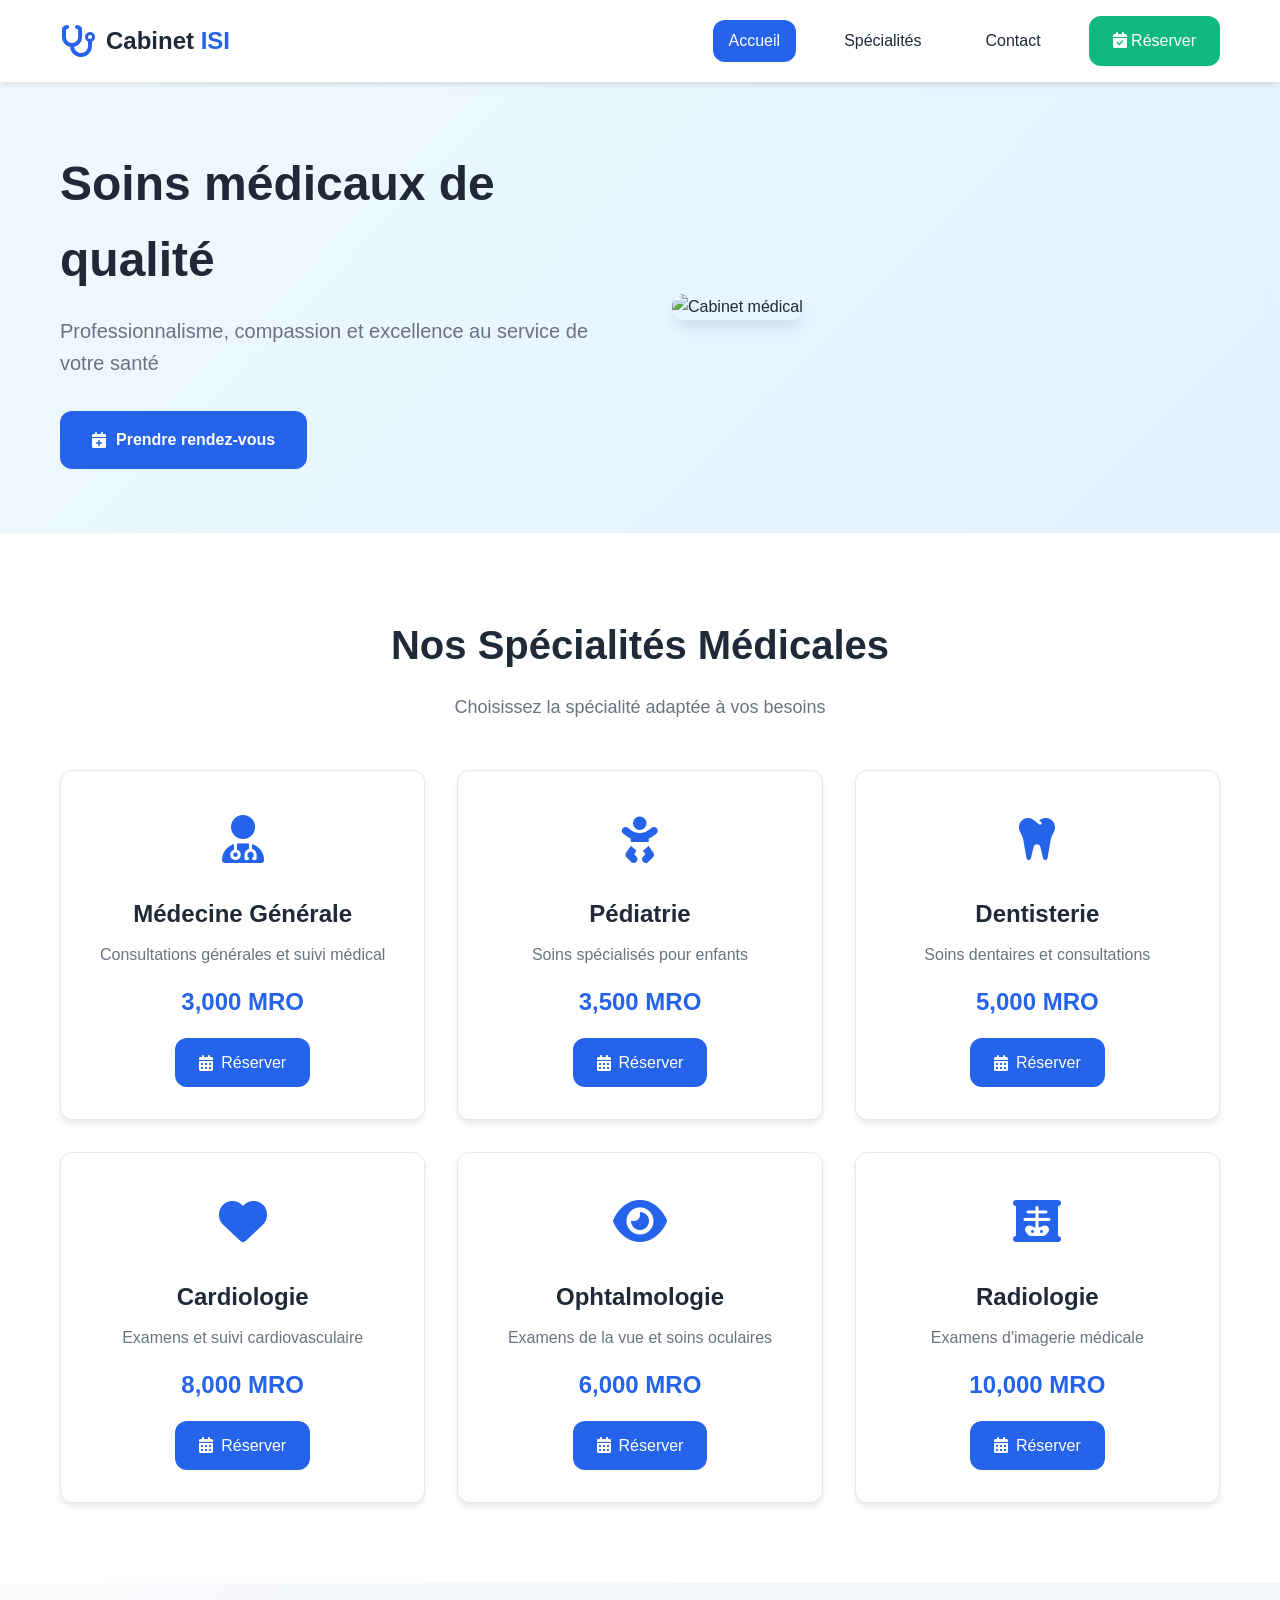
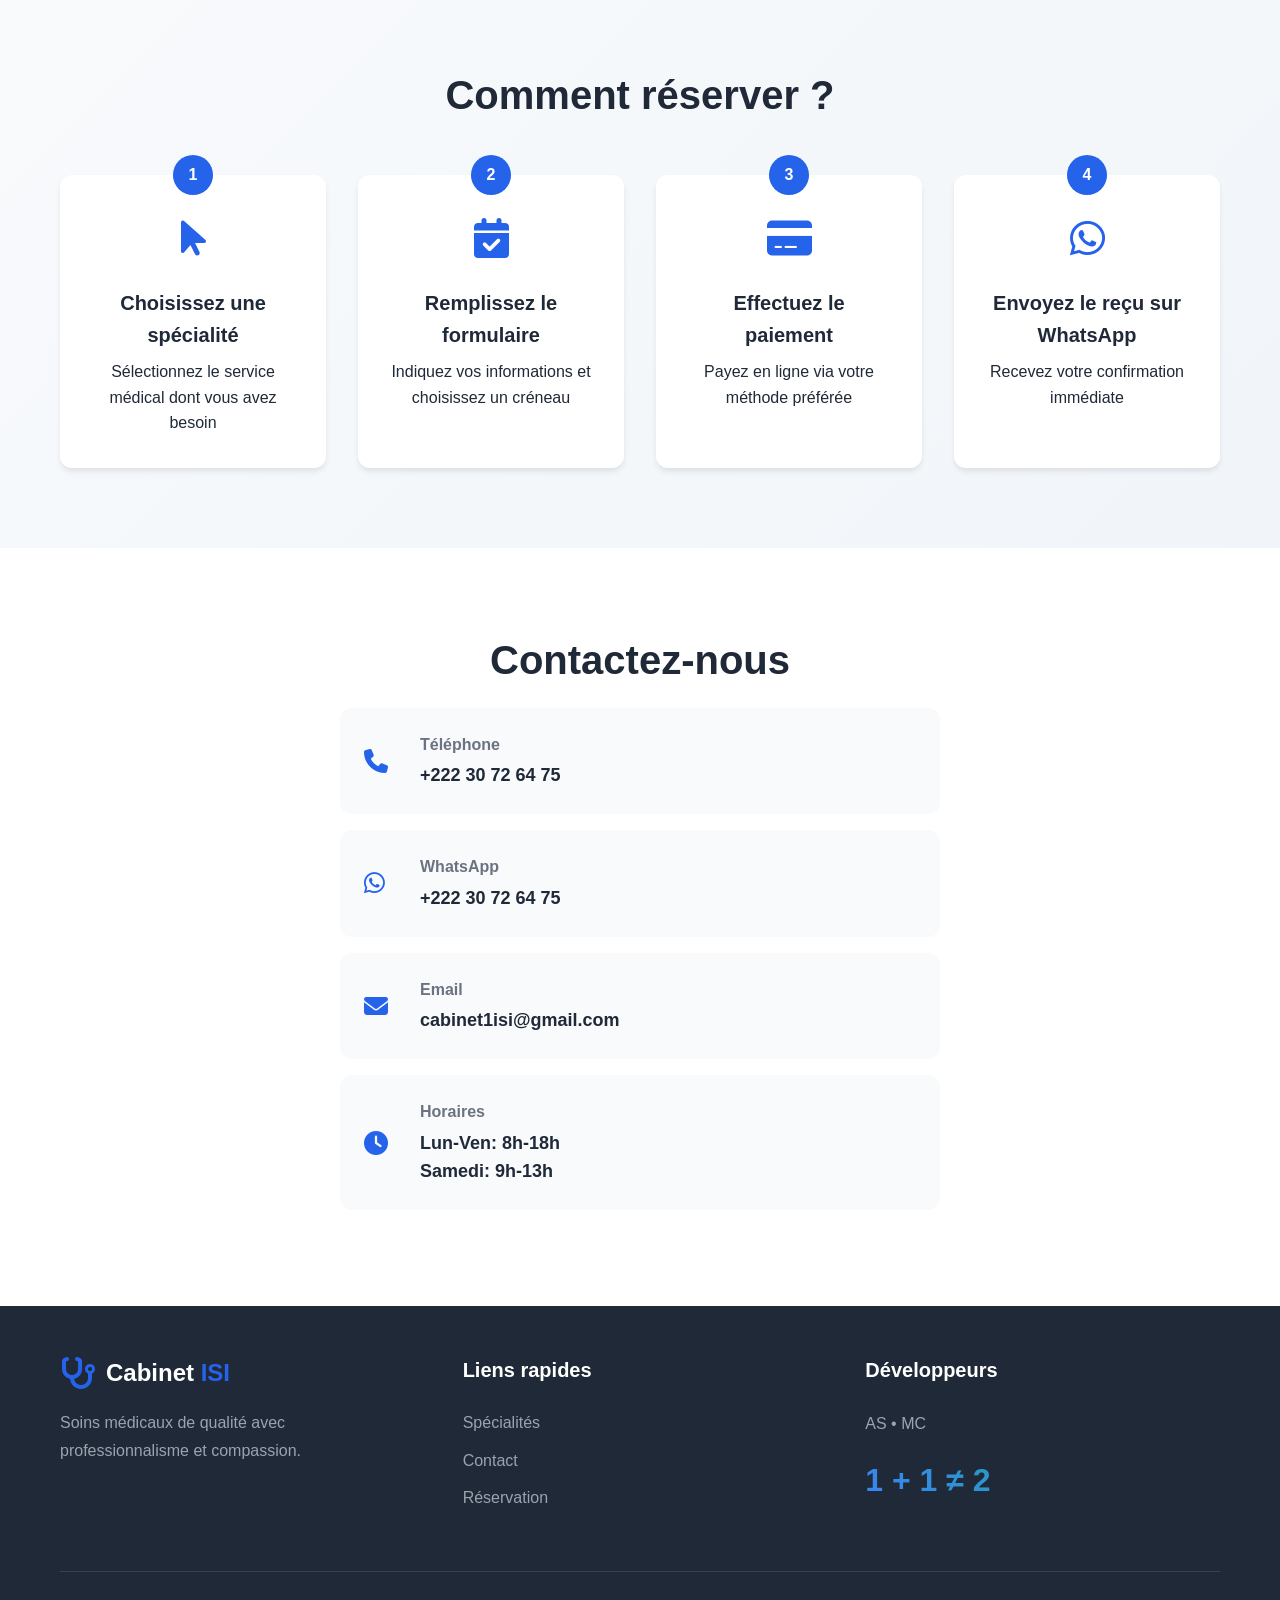
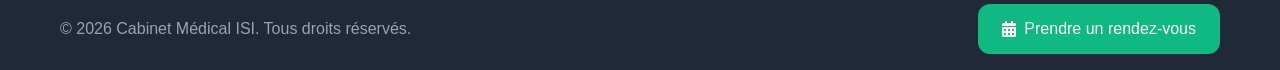
==== commit 583a2565: "Add files via upload" ====
--- a/index.html
+++ b/index.html
@@ -239,7 +239,7 @@
             </div>
             
             <div class="footer-bottom">
-                <p>© 2024 Cabinet Médical ISI. Tous droits réservés.</p>
+                <p>© 2026 Cabinet Médical ISI. Tous droits réservés.</p>
                 <a href="booking.html" class="booking-link">
                     <i class="fas fa-calendar-alt"></i> Prendre un rendez-vous
                 </a>
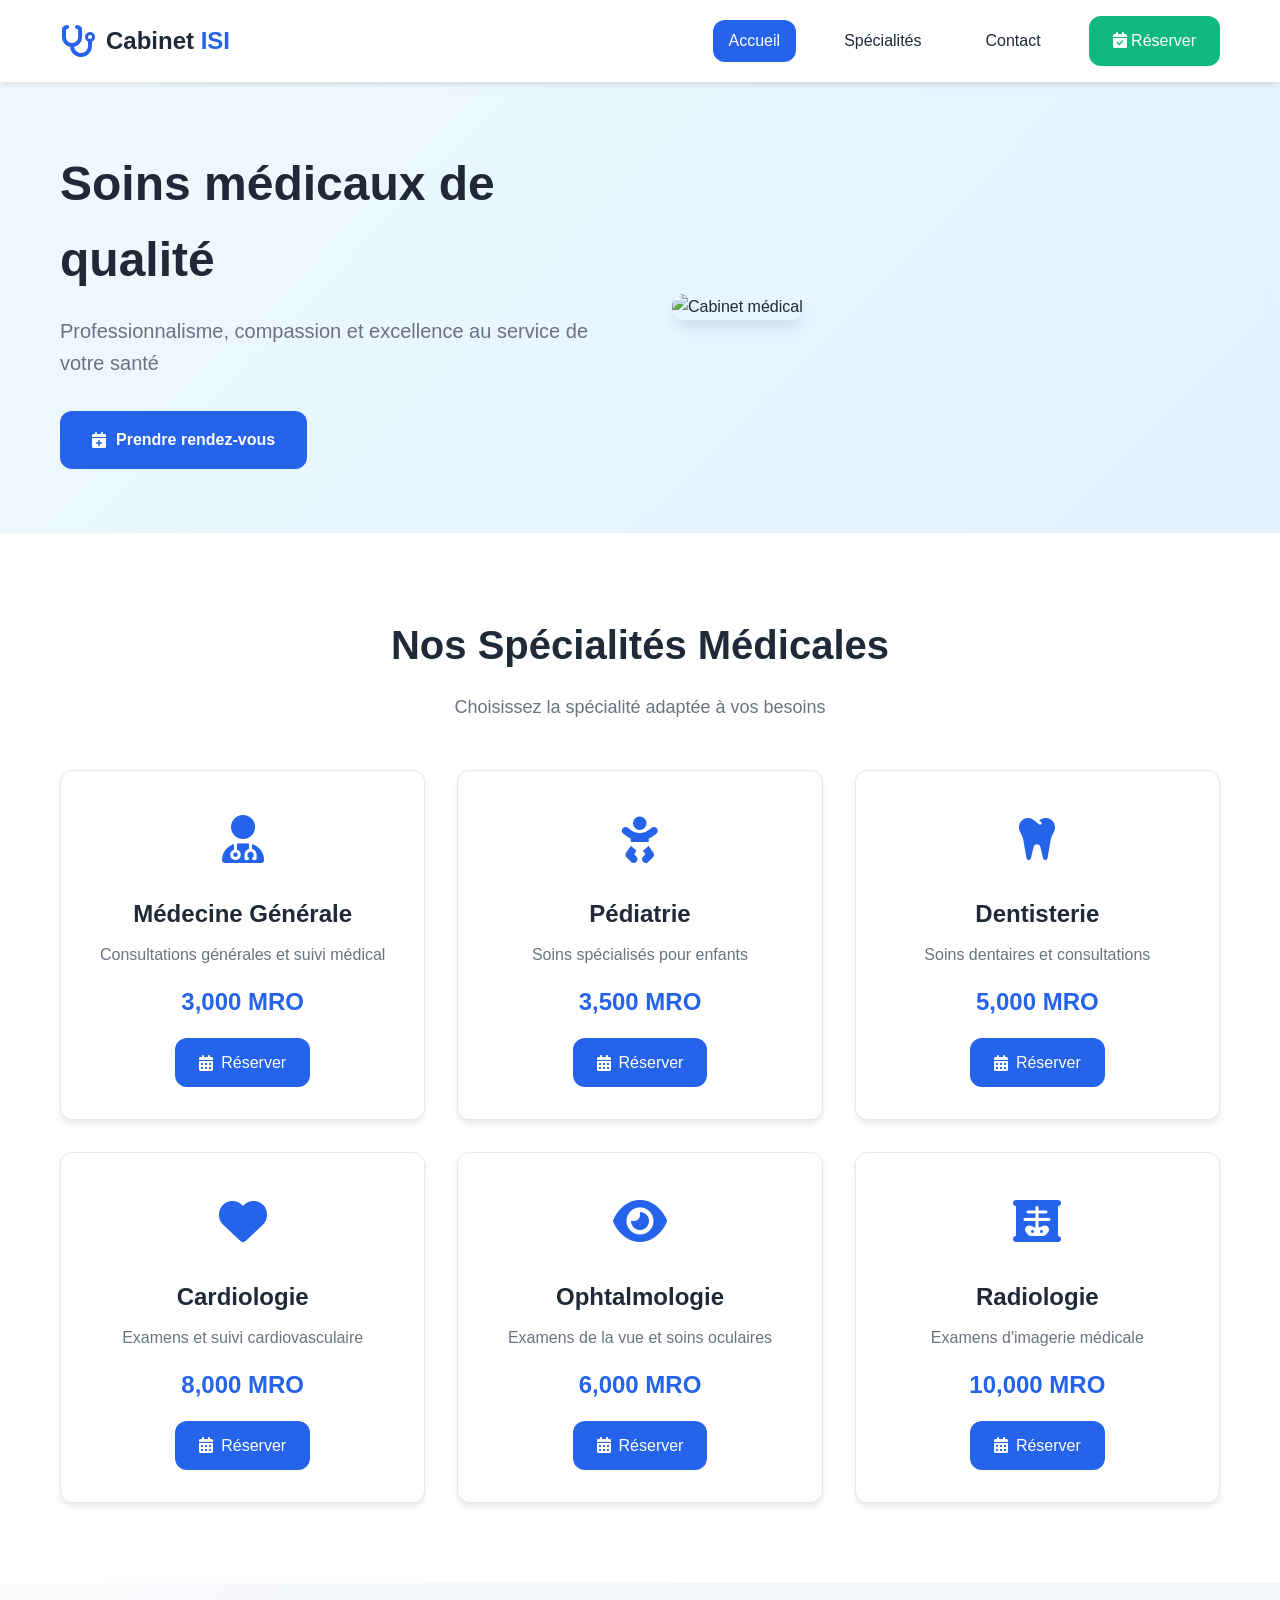
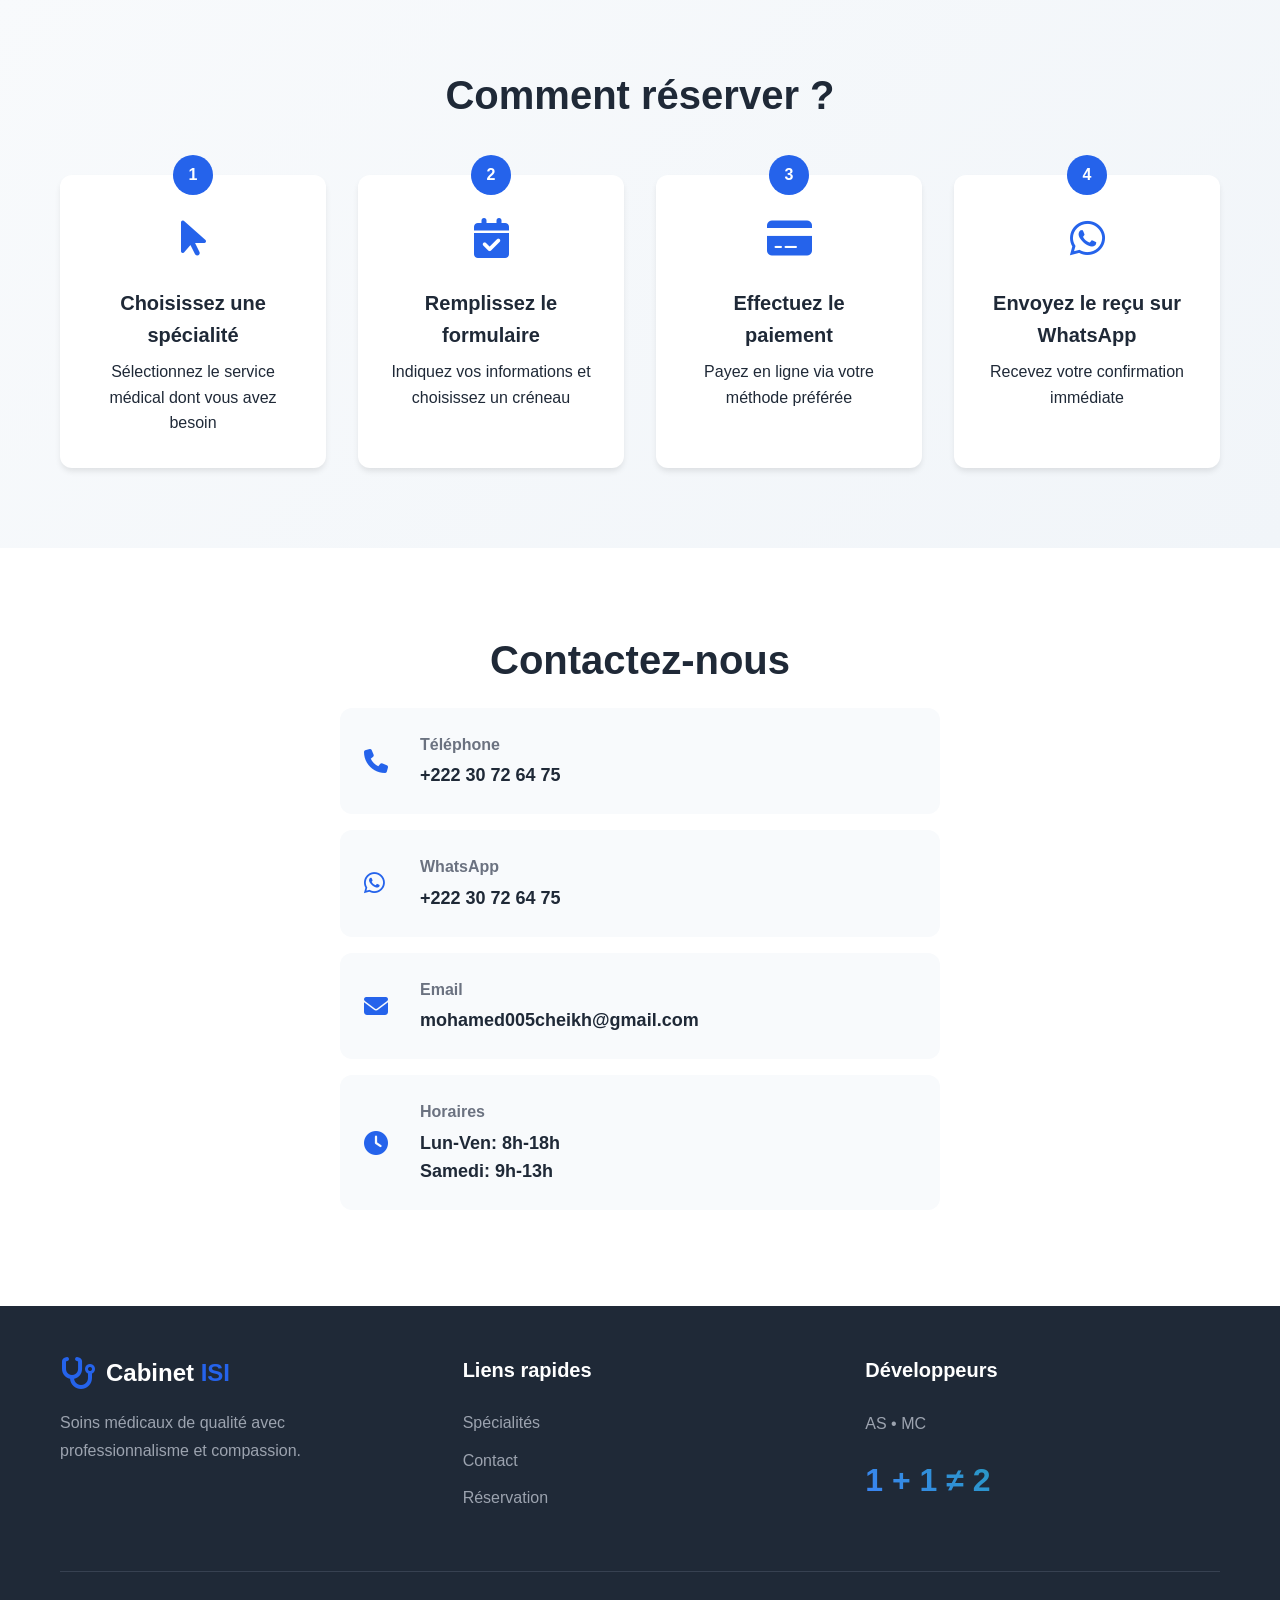
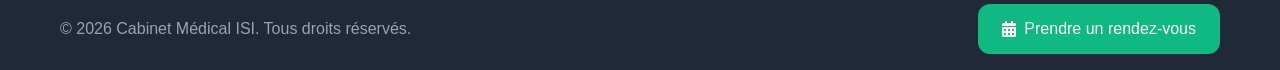
==== commit 565bf949: "Update index.html" ====
--- a/index.html
+++ b/index.html
@@ -197,7 +197,7 @@
                     <i class="fas fa-envelope"></i>
                     <div>
                         <h3>Email</h3>
-                        <p>cabinet1isi@gmail.com</p>
+                        <p>mohamed005cheikh@gmail.com</p>
                     </div>
                 </div>
                 <div class="contact-item">
